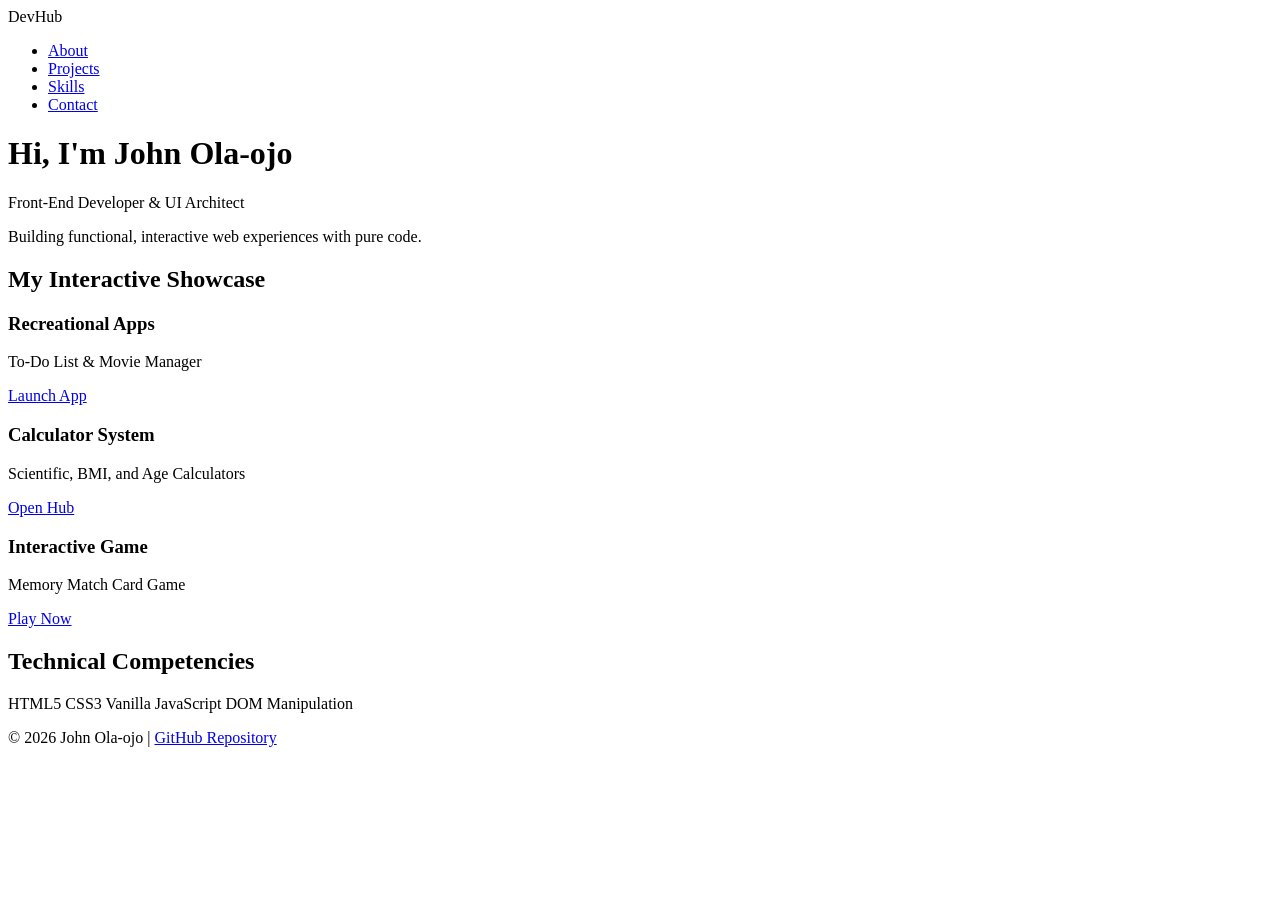
==== index.html @ 293e0771 "Initial commit: Created my folders and index.html" ====
<!DOCTYPE html>
<html lang="en">
  <head>
    <meta charset="UTF-8" />
    <meta name="viewport" content="width=device-width, initial-scale=1.0" />
    <title>Interactive Portfolio Hub | John Ola-ojo</title>
    <link rel="stylesheet" href="CSS/main.css" />
  </head>
  <body>
    <nav class="navbar">
      <div class="logo">DevHub</div>
      <ul class="nav-links">
        <li><a href="#about">About</a></li>
        <li><a href="#projects">Projects</a></li>
        <li><a href="#skills">Skills</a></li>
        <li><a href="#contact">Contact</a></li>
      </ul>
    </nav>

    <header class="hero">
      <h1>Hi, I'm John Ola-ojo</h1>
      <p>Front-End Developer & UI Architect</p>
      <p class="tagline">
        Building functional, interactive web experiences with pure code.
      </p>
    </header>

    <section id="projects" class="project-section">
      <h2>My Interactive Showcase</h2>
      <div class="project-grid">
        <div class="project-card">
          <h3>Recreational Apps</h3>
          <p>To-Do List & Movie Manager</p>
          <a href="projects/recreational/todo.html" class="btn">Launch App</a>
        </div>

        <div class="project-card">
          <h3>Calculator System</h3>
          <p>Scientific, BMI, and Age Calculators</p>
          <a href="projects/calculators/hub.html" class="btn">Open Hub</a>
        </div>

        <div class="project-card">
          <h3>Interactive Game</h3>
          <p>Memory Match Card Game</p>
          <a href="projects/game/game.html" class="btn">Play Now</a>
        </div>
      </div>
    </section>

    <section id="skills">
      <h2>Technical Competencies</h2>
      <div class="skills-container">
        <span>HTML5</span> <span>CSS3</span> <span>Vanilla JavaScript</span>
        <span>DOM Manipulation</span>
      </div>
    </section>

    <footer>
      <p>© 2026 John Ola-ojo | <a href="#">GitHub Repository</a></p>
    </footer>

    <script src="JS/main.js"></script>
  </body>
</html>
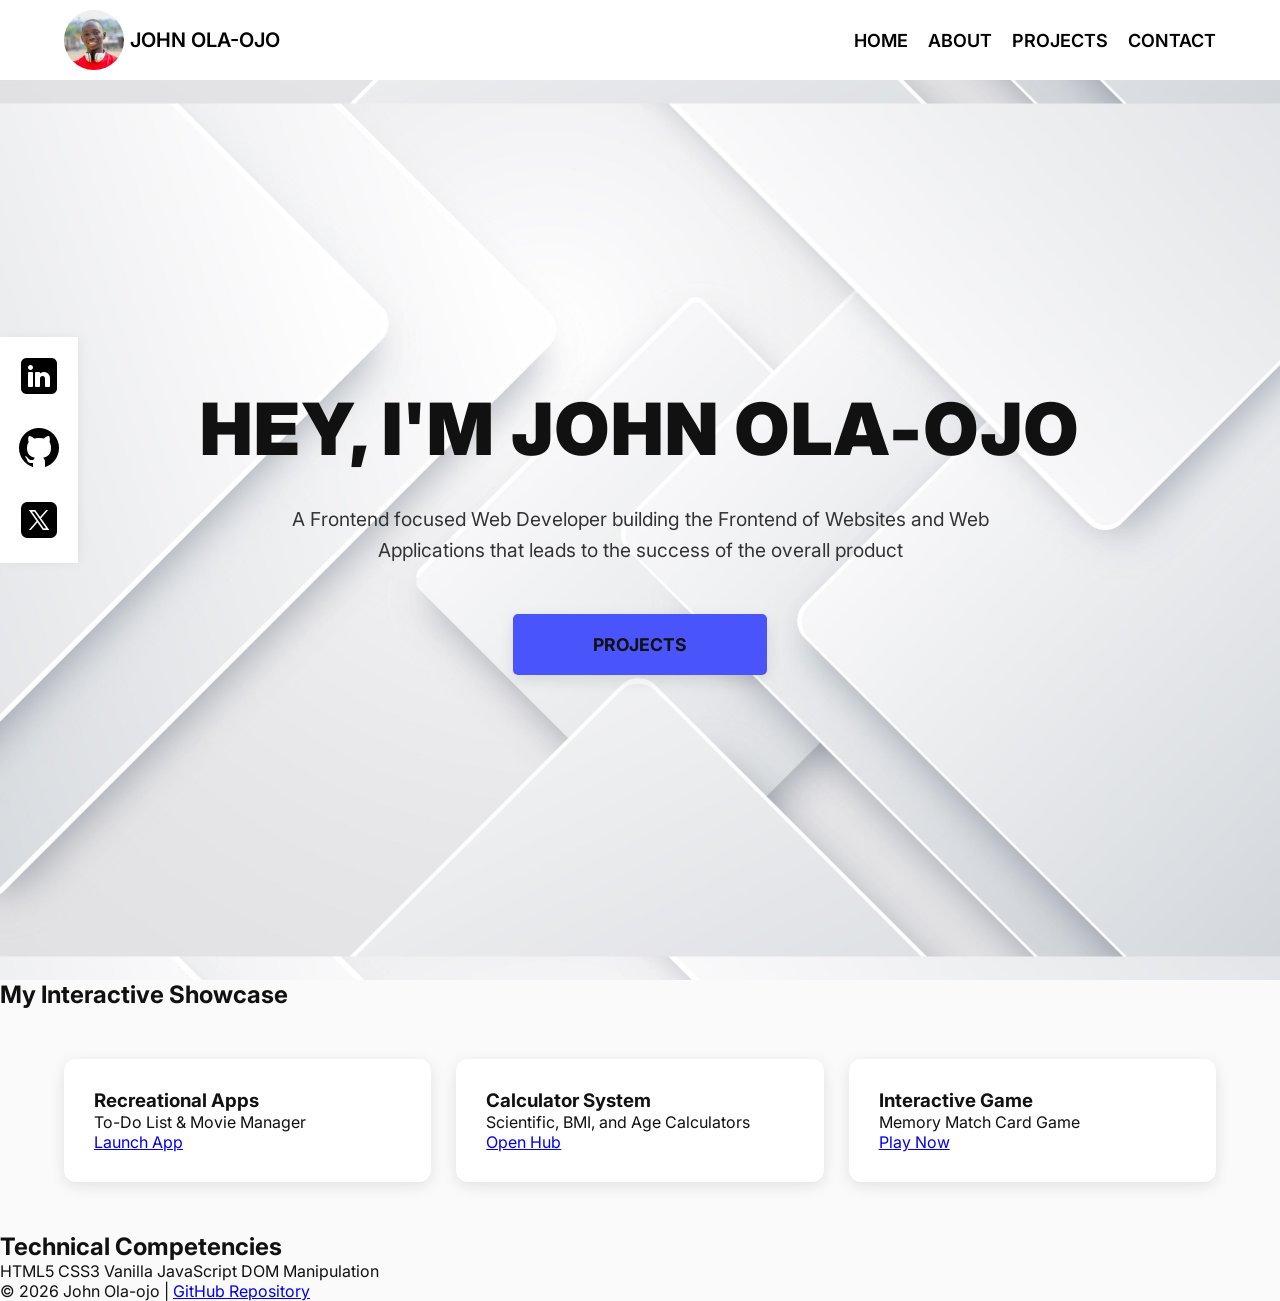
==== commit ff7bfb03: "Design the main css file" ====
--- a/index.html
+++ b/index.html
@@ -7,22 +7,40 @@
     <link rel="stylesheet" href="CSS/main.css" />
   </head>
   <body>
+    <div class="social-sidebar">
+      <a href="www.linkedin.com/in/john-olaojo"
+        ><img src="assets/icons/linkedin.png" alt="LinkedIn"
+      /></a>
+      <a href="https://github.com/johnolaojo4"
+        ><img src="assets/icons/github.png" alt="GitHub"
+      /></a>
+      <a href="#"><img src="assets/icons/x.png" alt="Twitter" /></a>
+    </div>
+
     <nav class="navbar">
-      <div class="logo">DevHub</div>
-      <ul class="nav-links">
-        <li><a href="#about">About</a></li>
-        <li><a href="#projects">Projects</a></li>
-        <li><a href="#skills">Skills</a></li>
-        <li><a href="#contact">Contact</a></li>
-      </ul>
+      <div class="nav-container">
+        <div class="brand">
+          <img src="assets/images/Me.jpg" class="avatar" alt="Avatar" />
+          <span class="name">JOHN OLA-OJO</span>
+        </div>
+        <ul class="nav-links">
+          <li><a href="#home">HOME</a></li>
+          <li><a href="#about">ABOUT</a></li>
+          <li><a href="#projects">PROJECTS</a></li>
+          <li><a href="#contact">CONTACT</a></li>
+        </ul>
+      </div>
     </nav>
 
-    <header class="hero">
-      <h1>Hi, I'm John Ola-ojo</h1>
-      <p>Front-End Developer & UI Architect</p>
-      <p class="tagline">
-        Building functional, interactive web experiences with pure code.
-      </p>
+    <header id="home" class="hero">
+      <div class="hero-content">
+        <h1>HEY, I'M JOHN OLA-OJO</h1>
+        <p class="hero-desc">
+          A Frontend focused Web Developer building the Frontend of Websites and
+          Web Applications that leads to the success of the overall product
+        </p>
+        <a href="#projects" class="btn-main">PROJECTS</a>
+      </div>
     </header>
 
     <section id="projects" class="project-section">
@@ -57,7 +75,12 @@
     </section>
 
     <footer>
-      <p>© 2026 John Ola-ojo | <a href="#">GitHub Repository</a></p>
+      <p>
+        © 2026 John Ola-ojo |
+        <a href="https://github.com/johnolaojo4/Interactive-Portfolio-Hub.git"
+          >GitHub Repository</a
+        >
+      </p>
     </footer>
 
     <script src="JS/main.js"></script>
--- a/CSS/main.css
+++ b/CSS/main.css
@@ -0,0 +1,150 @@
+@import url("https://fonts.googleapis.com/css2?family=Inter:wght@400;700;900&display=swap");
+
+:root {
+  --primary-blue: #4955fa;
+  --text-dark: #111;
+  --text-gray: #333;
+  --bg-light: #fafafa;
+}
+
+* {
+  margin: 0;
+  padding: 0;
+  box-sizing: border-box;
+}
+
+body {
+  font-family: "Inter", sans-serif;
+  background-color: var(--bg-light);
+  color: var(--text-dark);
+}
+
+/* Navigation */
+.navbar {
+  max-width: 100%;
+  position: sticky;
+  top: 0;
+}
+
+.nav-container {
+  display: flex;
+  justify-content: space-between;
+  align-items: center;
+  padding: 10px 5%;
+  background: white;
+  color: black;
+}
+
+.brand {
+  display: flex;
+  align-items: center;
+  justify-content: space-between;
+}
+
+.avatar {
+  border-radius: 50%;
+  width: 60px;
+  height: 60px;
+}
+
+.name {
+  padding-left: 6px;
+  font-size: 20px;
+  font-weight: 600;
+}
+
+.nav-links {
+  display: flex;
+  list-style: none;
+}
+.nav-links li {
+  margin-left: 20px;
+}
+
+.nav-links li a {
+  text-decoration: none;
+  color: black;
+  font-size: 18px;
+  font-weight: 600;
+}
+
+/* Hero Background */
+.hero {
+  height: 100vh;
+  display: flex;
+  justify-content: center;
+  align-items: center;
+  text-align: center;
+  background-image: url("../assets/images/Hero-Bg.jpg");
+  background-size: contain;
+  background-position: center;
+}
+
+h1 {
+  font-size: 4.5rem;
+  font-weight: 900;
+  letter-spacing: 2px;
+  margin-bottom: 2rem;
+  text-transform: uppercase;
+}
+
+.hero-desc {
+  font-size: 1.2rem;
+  color: var(--text-gray);
+  max-width: 800px;
+  margin: 0 auto 3rem auto;
+  line-height: 1.6;
+}
+
+/* The Signature Yellow Button */
+.btn-main {
+  display: inline-block;
+  padding: 20px 80px;
+  background-color: var(--primary-blue);
+  color: var(--text-dark);
+  text-decoration: none;
+  font-weight: bold;
+  font-size: 1.1rem;
+  border-radius: 5px;
+  box-shadow: 0 5px 15px rgba(0, 0, 0, 0.1);
+  transition: transform 0.2s;
+}
+
+.btn-main:hover {
+  transform: translateY(-3px);
+}
+
+/* Floating  Sidebar */
+.social-sidebar {
+  position: fixed;
+  left: 0;
+  top: 50%;
+  transform: translateY(-50%);
+  background: white;
+  padding: 15px;
+  display: flex;
+  flex-direction: column;
+  gap: 20px;
+  box-shadow: 2px 0 10px rgba(0, 0, 0, 0.05);
+  z-index: 100;
+}
+
+/* Project Grid  */
+.project-grid {
+  display: grid;
+  grid-template-columns: repeat(auto-fit, minmax(300px, 1fr));
+  gap: 25px;
+  padding: 50px 5%;
+}
+
+.project-card {
+  background: white;
+  padding: 30px;
+  border-radius: 12px;
+  box-shadow: 0 4px 15px rgba(0, 0, 0, 0.1);
+  transition: transform 0.3s ease;
+}
+
+.project-card:hover {
+  transform: translateY(-10px);
+}
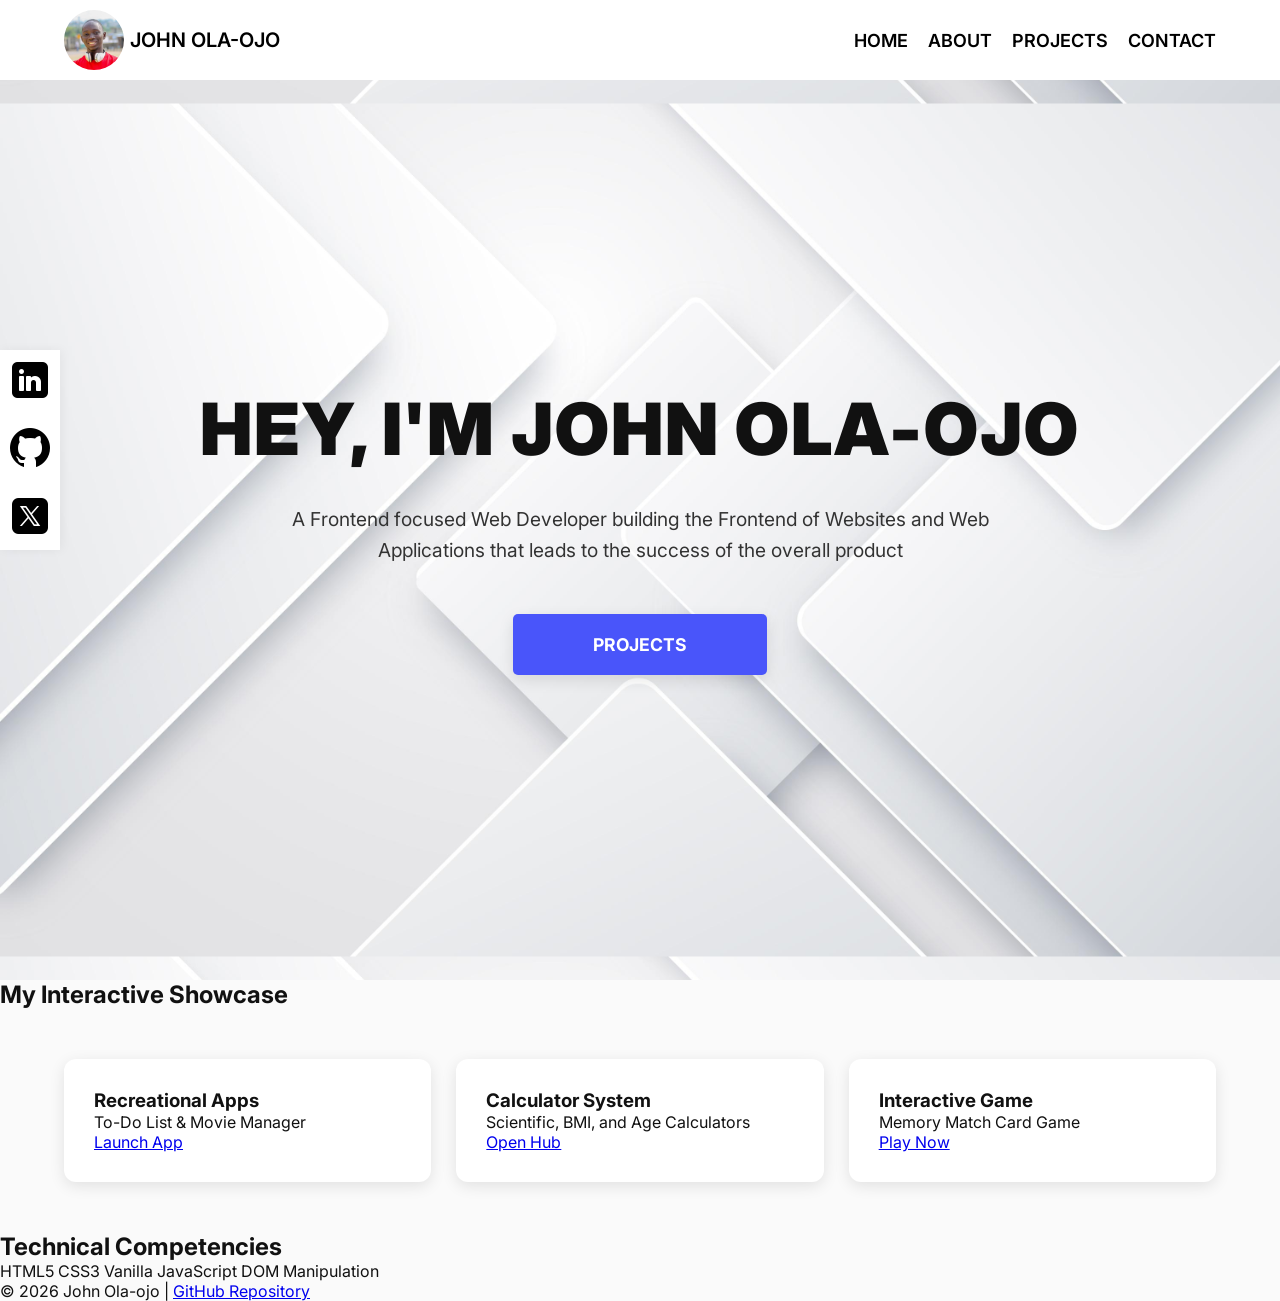
==== commit b16f7776: "Feature: Added BMI Calculator with health category color-coding, added favicon" ====
--- a/index.html
+++ b/index.html
@@ -3,7 +3,7 @@
   <head>
     <meta charset="UTF-8" />
     <meta name="viewport" content="width=device-width, initial-scale=1.0" />
-    <title>Interactive Portfolio Hub | John Ola-ojo</title>
+    <title>John Ola-ojo Portfolio</title>
     <link rel="stylesheet" href="CSS/main.css" />
   </head>
   <body>
@@ -14,7 +14,9 @@
       <a href="https://github.com/johnolaojo4"
         ><img src="assets/icons/github.png" alt="GitHub"
       /></a>
-      <a href="#"><img src="assets/icons/x.png" alt="Twitter" /></a>
+      <a href="https://x.com/Olaojojohn2"
+        ><img src="assets/icons/x.png" alt="Twitter"
+      /></a>
     </div>
 
     <nav class="navbar">
--- a/CSS/main.css
+++ b/CSS/main.css
@@ -96,12 +96,11 @@
   line-height: 1.6;
 }
 
-/* The Signature Yellow Button */
 .btn-main {
   display: inline-block;
   padding: 20px 80px;
   background-color: var(--primary-blue);
-  color: var(--text-dark);
+  color: white;
   text-decoration: none;
   font-weight: bold;
   font-size: 1.1rem;
@@ -121,10 +120,10 @@
   top: 50%;
   transform: translateY(-50%);
   background: white;
-  padding: 15px;
+  padding: 6px;
   display: flex;
   flex-direction: column;
-  gap: 20px;
+  gap: 16px;
   box-shadow: 2px 0 10px rgba(0, 0, 0, 0.05);
   z-index: 100;
 }
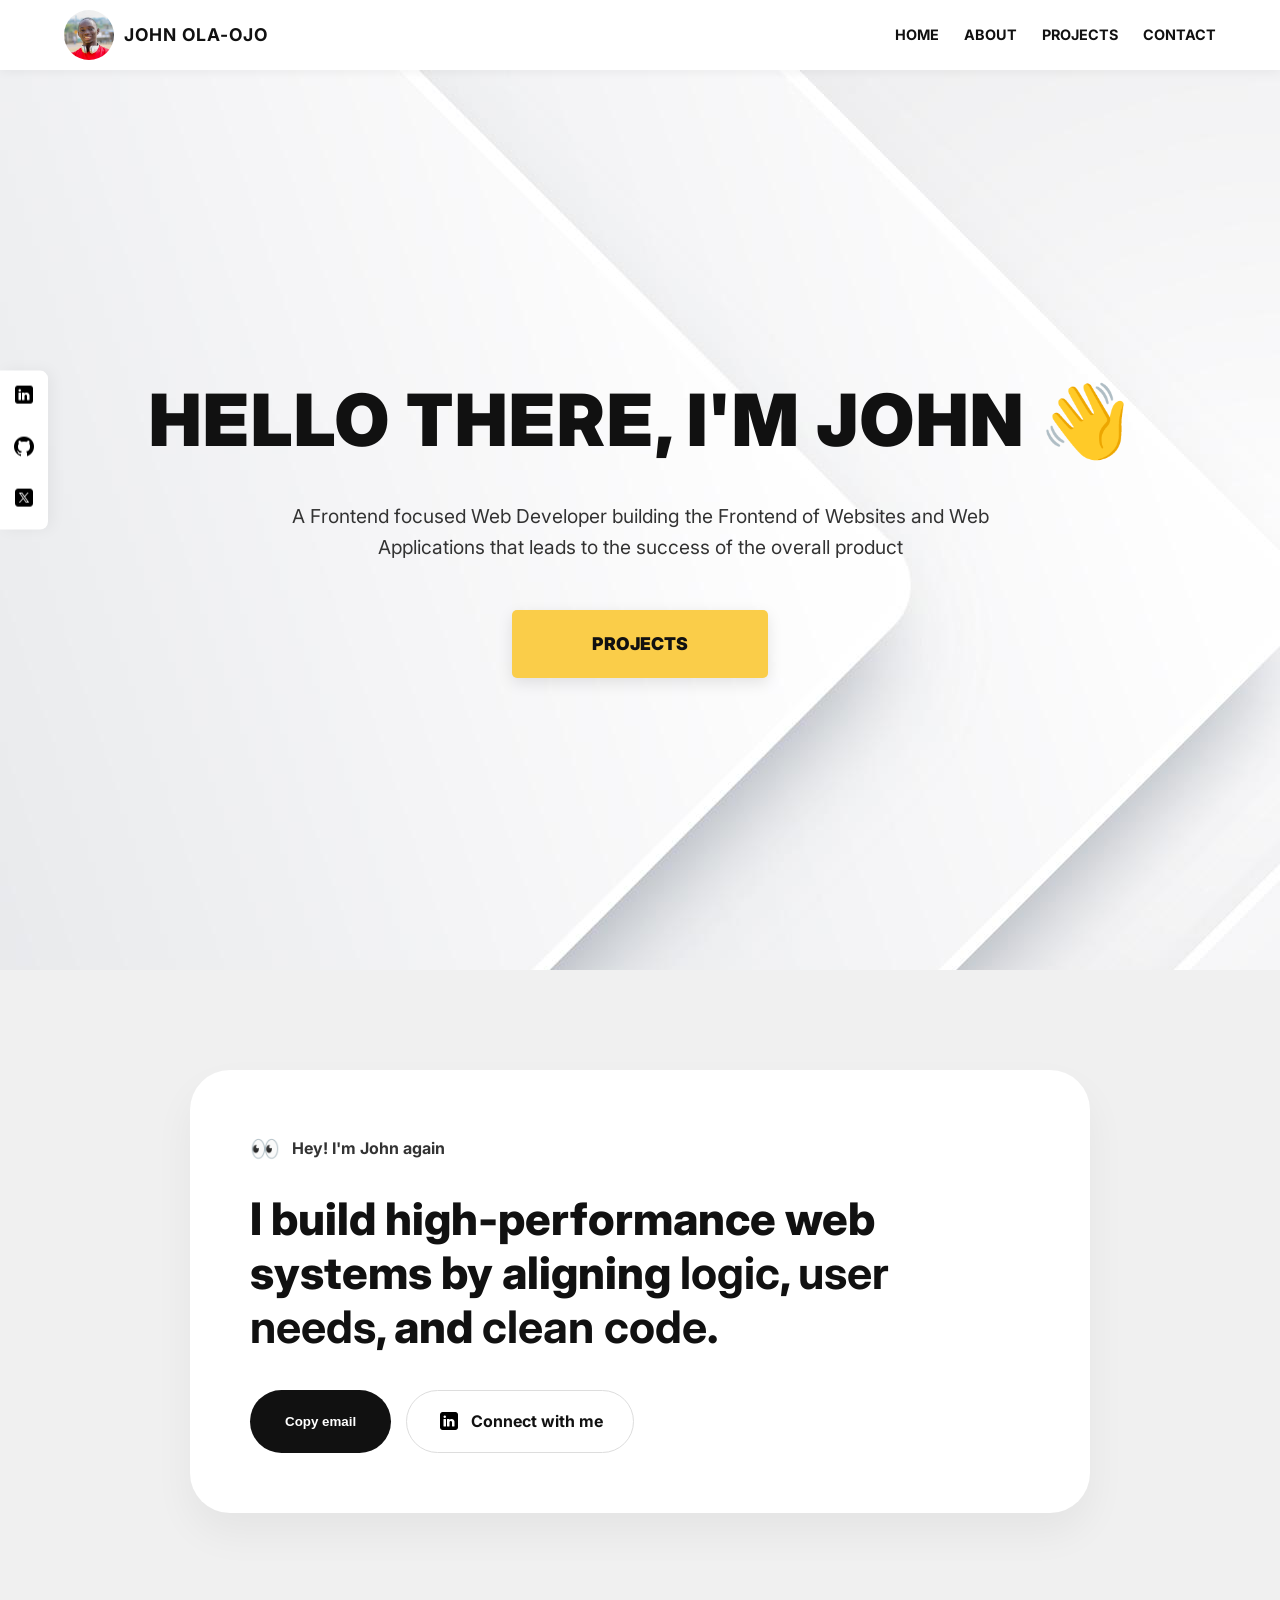
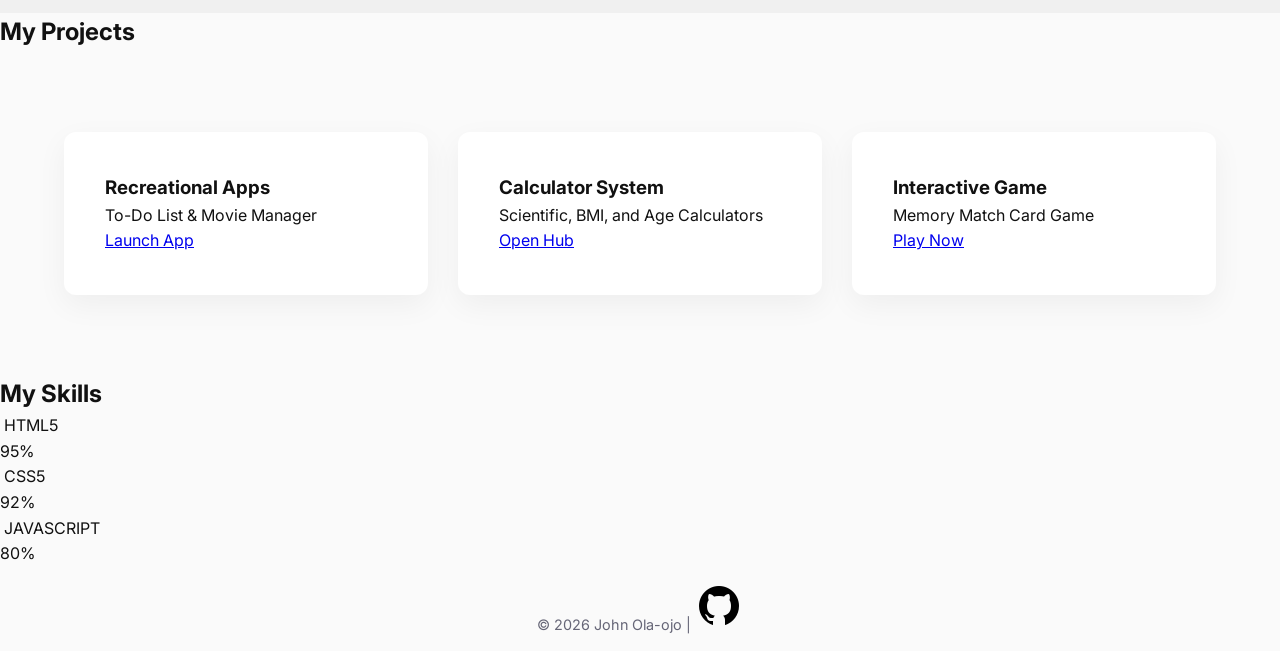
==== commit 89c8439b: "Completed the calculator section" ====
--- a/index.html
+++ b/index.html
@@ -36,7 +36,7 @@
 
     <header id="home" class="hero">
       <div class="hero-content">
-        <h1>HEY, I'M JOHN OLA-OJO</h1>
+        <h1>Hello there, I'm John 👋</h1>
         <p class="hero-desc">
           A Frontend focused Web Developer building the Frontend of Websites and
           Web Applications that leads to the success of the overall product
@@ -44,9 +44,29 @@
         <a href="#projects" class="btn-main">PROJECTS</a>
       </div>
     </header>
+    <section id="about" class="about-section">
+      <div class="intro-card">
+        <div class="intro-header">
+          <span class="emoji">👀</span>
+          <span class="greeting">Hey! I'm John again</span>
+        </div>
+        <h2 class="intro-text">
+          I build high-performance web systems by aligning
+          <strong>logic</strong>, <strong>user needs</strong>, and
+          <strong>clean code</strong>.
+        </h2>
+        <div class="intro-buttons">
+          <button class="btn-dark" onclick="copyEmail()">Copy email</button>
+          <a href="https://linkedin.com/in/john-olaojo" class="btn-outline">
+            <img src="assets/icons/linkedin.png" alt="LinkedIn" /> Connect with
+            me
+          </a>
+        </div>
+      </div>
+    </section>
 
     <section id="projects" class="project-section">
-      <h2>My Interactive Showcase</h2>
+      <h2>My Projects</h2>
       <div class="project-grid">
         <div class="project-card">
           <h3>Recreational Apps</h3>
@@ -69,19 +89,35 @@
     </section>
 
     <section id="skills">
-      <h2>Technical Competencies</h2>
+      <h2>My Skills</h2>
       <div class="skills-container">
-        <span>HTML5</span> <span>CSS3</span> <span>Vanilla JavaScript</span>
-        <span>DOM Manipulation</span>
+        <div class="skill-card">
+          <img src="" alt="" />
+          <span>HTML5</span>
+          <p>95%</p>
+        </div>
+        <div class="skill-card">
+          <img src="" alt="" />
+          <span>CSS5</span>
+          <p>92%</p>
+        </div>
+        <div class="skill-card">
+          <img src="" alt="" />
+          <span>JAVASCRIPT</span>
+          <p>80%</p>
+        </div>
       </div>
     </section>
 
     <footer>
       <p>
         © 2026 John Ola-ojo |
-        <a href="https://github.com/johnolaojo4/Interactive-Portfolio-Hub.git"
-          >GitHub Repository</a
-        >
+        <a
+          href="https://github.com/johnolaojo4/Interactive-Portfolio-Hub.git"
+          target="_blank"
+          class="github-link"
+          ><img src="/assets/icons/github.png" alt="View on GitHub"
+        /></a>
       </p>
     </footer>
 
--- a/CSS/main.css
+++ b/CSS/main.css
@@ -1,12 +1,19 @@
 @import url("https://fonts.googleapis.com/css2?family=Inter:wght@400;700;900&display=swap");
+
+html {
+  scroll-behavior: smooth;
+}
 
 :root {
   --primary-blue: #4955fa;
+  --primary-yellow: #facd49;
   --text-dark: #111;
   --text-gray: #333;
   --bg-light: #fafafa;
-}
-
+  --white: #ffffff;
+}
+
+/* --- RESET --- */
 * {
   margin: 0;
   padding: 0;
@@ -17,13 +24,17 @@
   font-family: "Inter", sans-serif;
   background-color: var(--bg-light);
   color: var(--text-dark);
-}
-
-/* Navigation */
+  line-height: 1.6;
+}
+
+/* --- NAVBAR --- */
 .navbar {
   max-width: 100%;
   position: sticky;
   top: 0;
+  z-index: 1000;
+  background: var(--white);
+  box-shadow: 0 2px 10px rgba(0, 0, 0, 0.05);
 }
 
 .nav-container {
@@ -31,44 +42,49 @@
   justify-content: space-between;
   align-items: center;
   padding: 10px 5%;
-  background: white;
-  color: black;
 }
 
 .brand {
   display: flex;
   align-items: center;
-  justify-content: space-between;
 }
 
 .avatar {
   border-radius: 50%;
-  width: 60px;
-  height: 60px;
+  width: 50px;
+  height: 50px;
+  object-fit: cover;
 }
 
 .name {
-  padding-left: 6px;
-  font-size: 20px;
-  font-weight: 600;
+  padding-left: 10px;
+  font-size: 1.1rem;
+  font-weight: 700;
+  letter-spacing: 1px;
 }
 
 .nav-links {
   display: flex;
   list-style: none;
 }
+
 .nav-links li {
-  margin-left: 20px;
+  margin-left: 25px;
 }
 
 .nav-links li a {
   text-decoration: none;
-  color: black;
-  font-size: 18px;
-  font-weight: 600;
-}
-
-/* Hero Background */
+  color: var(--text-dark);
+  font-size: 0.9rem;
+  font-weight: 700;
+  transition: color 0.3s ease;
+}
+
+.nav-links li a:hover {
+  color: var(--primary-blue);
+}
+
+/* --- HERO SECTION  --- */
 .hero {
   height: 100vh;
   display: flex;
@@ -76,15 +92,14 @@
   align-items: center;
   text-align: center;
   background-image: url("../assets/images/Hero-Bg.jpg");
-  background-size: contain;
-  background-position: center;
+  padding: 0 10%;
 }
 
 h1 {
-  font-size: 4.5rem;
+  font-size: clamp(2.5rem, 8vw, 4.5rem);
   font-weight: 900;
   letter-spacing: 2px;
-  margin-bottom: 2rem;
+  margin-bottom: 1.5rem;
   text-transform: uppercase;
 }
 
@@ -93,57 +108,173 @@
   color: var(--text-gray);
   max-width: 800px;
   margin: 0 auto 3rem auto;
-  line-height: 1.6;
 }
 
 .btn-main {
   display: inline-block;
   padding: 20px 80px;
-  background-color: var(--primary-blue);
-  color: white;
-  text-decoration: none;
-  font-weight: bold;
+  background-color: var(--primary-yellow);
+  color: var(--text-dark);
+  text-decoration: none;
+  font-weight: 900;
   font-size: 1.1rem;
   border-radius: 5px;
   box-shadow: 0 5px 15px rgba(0, 0, 0, 0.1);
-  transition: transform 0.2s;
+  transition: transform 0.2s, background-color 0.2s;
 }
 
 .btn-main:hover {
   transform: translateY(-3px);
-}
-
-/* Floating  Sidebar */
+  background-color: #f1c40f;
+}
+
+/* --- ABOUT SECTION  --- */
+.about-section {
+  padding: 100px 5%;
+  background-color: #f0f0f0;
+  display: flex;
+  justify-content: center;
+}
+
+.intro-card {
+  background: var(--white);
+  padding: 60px;
+  border-radius: 40px;
+  max-width: 900px;
+  box-shadow: 0 20px 40px rgba(0, 0, 0, 0.05);
+}
+
+.intro-header {
+  display: flex;
+  align-items: center;
+  gap: 12px;
+  margin-bottom: 25px;
+}
+
+.emoji {
+  font-size: 1.5rem;
+}
+.greeting {
+  font-weight: 700;
+  color: var(--text-gray);
+}
+
+.intro-text {
+  font-size: clamp(1.5rem, 5vw, 2.8rem);
+  line-height: 1.2;
+  margin-bottom: 35px;
+  font-weight: 800;
+}
+
+.intro-buttons {
+  display: flex;
+  gap: 15px;
+  flex-wrap: wrap;
+}
+
+.btn-dark {
+  background: #111;
+  color: var(--white);
+  padding: 18px 35px;
+  border-radius: 50px;
+  border: none;
+  cursor: pointer;
+  font-weight: 700;
+  transition: 0.3s;
+}
+
+.btn-outline {
+  border: 1px solid #ddd;
+  background: transparent;
+  padding: 18px 30px;
+  border-radius: 50px;
+  text-decoration: none;
+  color: var(--text-dark);
+  font-weight: 700;
+  transition: 0.3s;
+  display: inline-flex;
+  align-items: center;
+  gap: 10px;
+}
+
+.btn-outline:hover {
+  background: #f9f9f9;
+}
+
+.btn-outline img {
+  width: 24px;
+  height: 24px;
+}
+
+/* --- SOCIAL SIDEBAR --- */
 .social-sidebar {
   position: fixed;
   left: 0;
   top: 50%;
   transform: translateY(-50%);
-  background: white;
-  padding: 6px;
+  background: var(--white);
+  padding: 12px;
   display: flex;
   flex-direction: column;
-  gap: 16px;
-  box-shadow: 2px 0 10px rgba(0, 0, 0, 0.05);
+  gap: 20px;
+  box-shadow: 4px 0 15px rgba(0, 0, 0, 0.05);
   z-index: 100;
-}
-
-/* Project Grid  */
+  border-radius: 0 8px 8px 0;
+}
+
+.social-sidebar img {
+  width: 24px;
+  height: 24px;
+  transition: transform 0.3s ease;
+}
+
+.social-sidebar a:hover img {
+  transform: scale(1.2);
+}
+
+/* --- PROJECTS --- */
 .project-grid {
   display: grid;
-  grid-template-columns: repeat(auto-fit, minmax(300px, 1fr));
-  gap: 25px;
-  padding: 50px 5%;
+  grid-template-columns: repeat(auto-fit, minmax(320px, 1fr));
+  gap: 30px;
+  padding: 80px 5%;
 }
 
 .project-card {
-  background: white;
-  padding: 30px;
+  background: var(--white);
+  padding: 40px;
   border-radius: 12px;
-  box-shadow: 0 4px 15px rgba(0, 0, 0, 0.1);
-  transition: transform 0.3s ease;
+  box-shadow: 0 10px 30px rgba(0, 0, 0, 0.05);
+  transition: transform 0.3s ease, border 0.3s ease;
+  border: 1px solid transparent;
 }
 
 .project-card:hover {
   transform: translateY(-10px);
-}
+  border-color: var(--primary-blue);
+}
+
+footer {
+  justify-content: center;
+  display: flex;
+  text-align: center;
+  padding: 15px 0;
+  font-size: 0.9rem;
+  color: #667;
+}
+
+footer p a {
+  text-decoration: none;
+  color: #667;
+}
+
+/* --- RESPONSIVENESS --- */
+@media (max-width: 768px) {
+  .intro-card {
+    padding: 30px;
+    border-radius: 20px;
+  }
+  .social-sidebar {
+    display: none;
+  }
+}
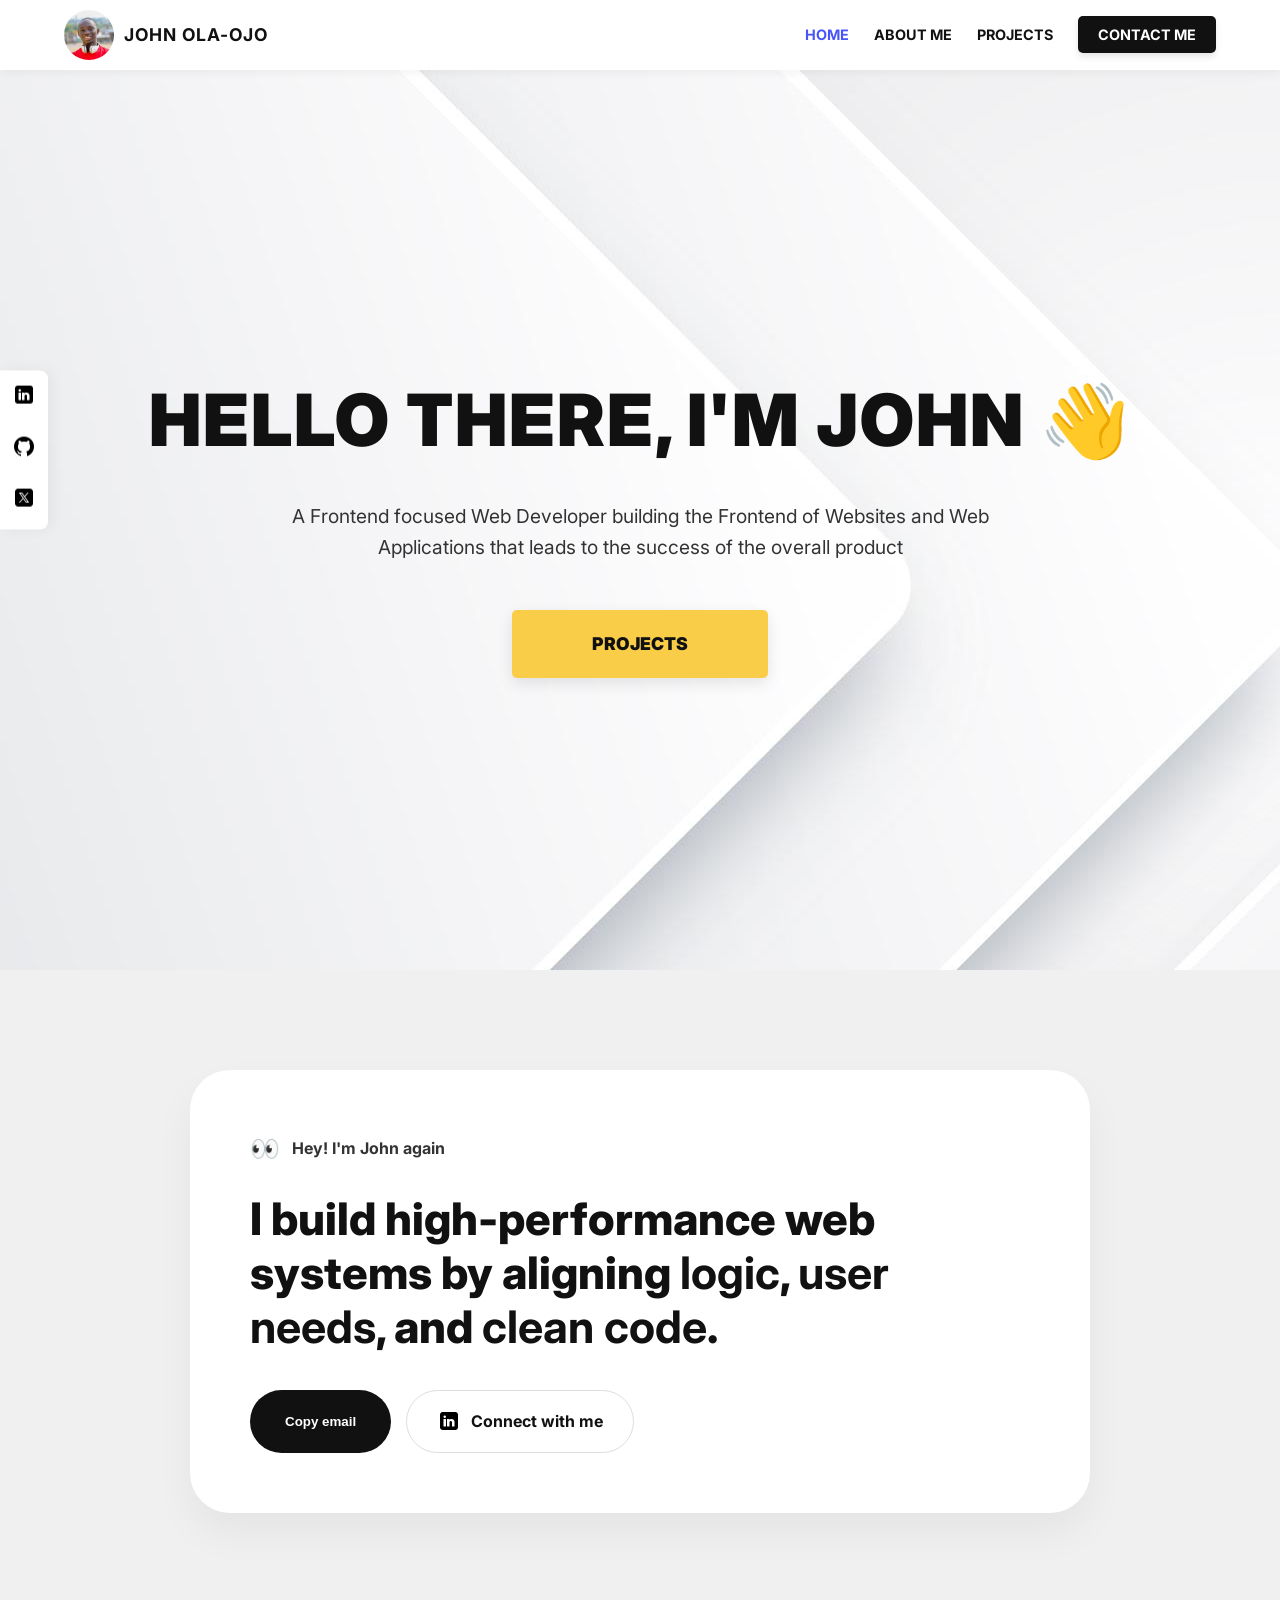
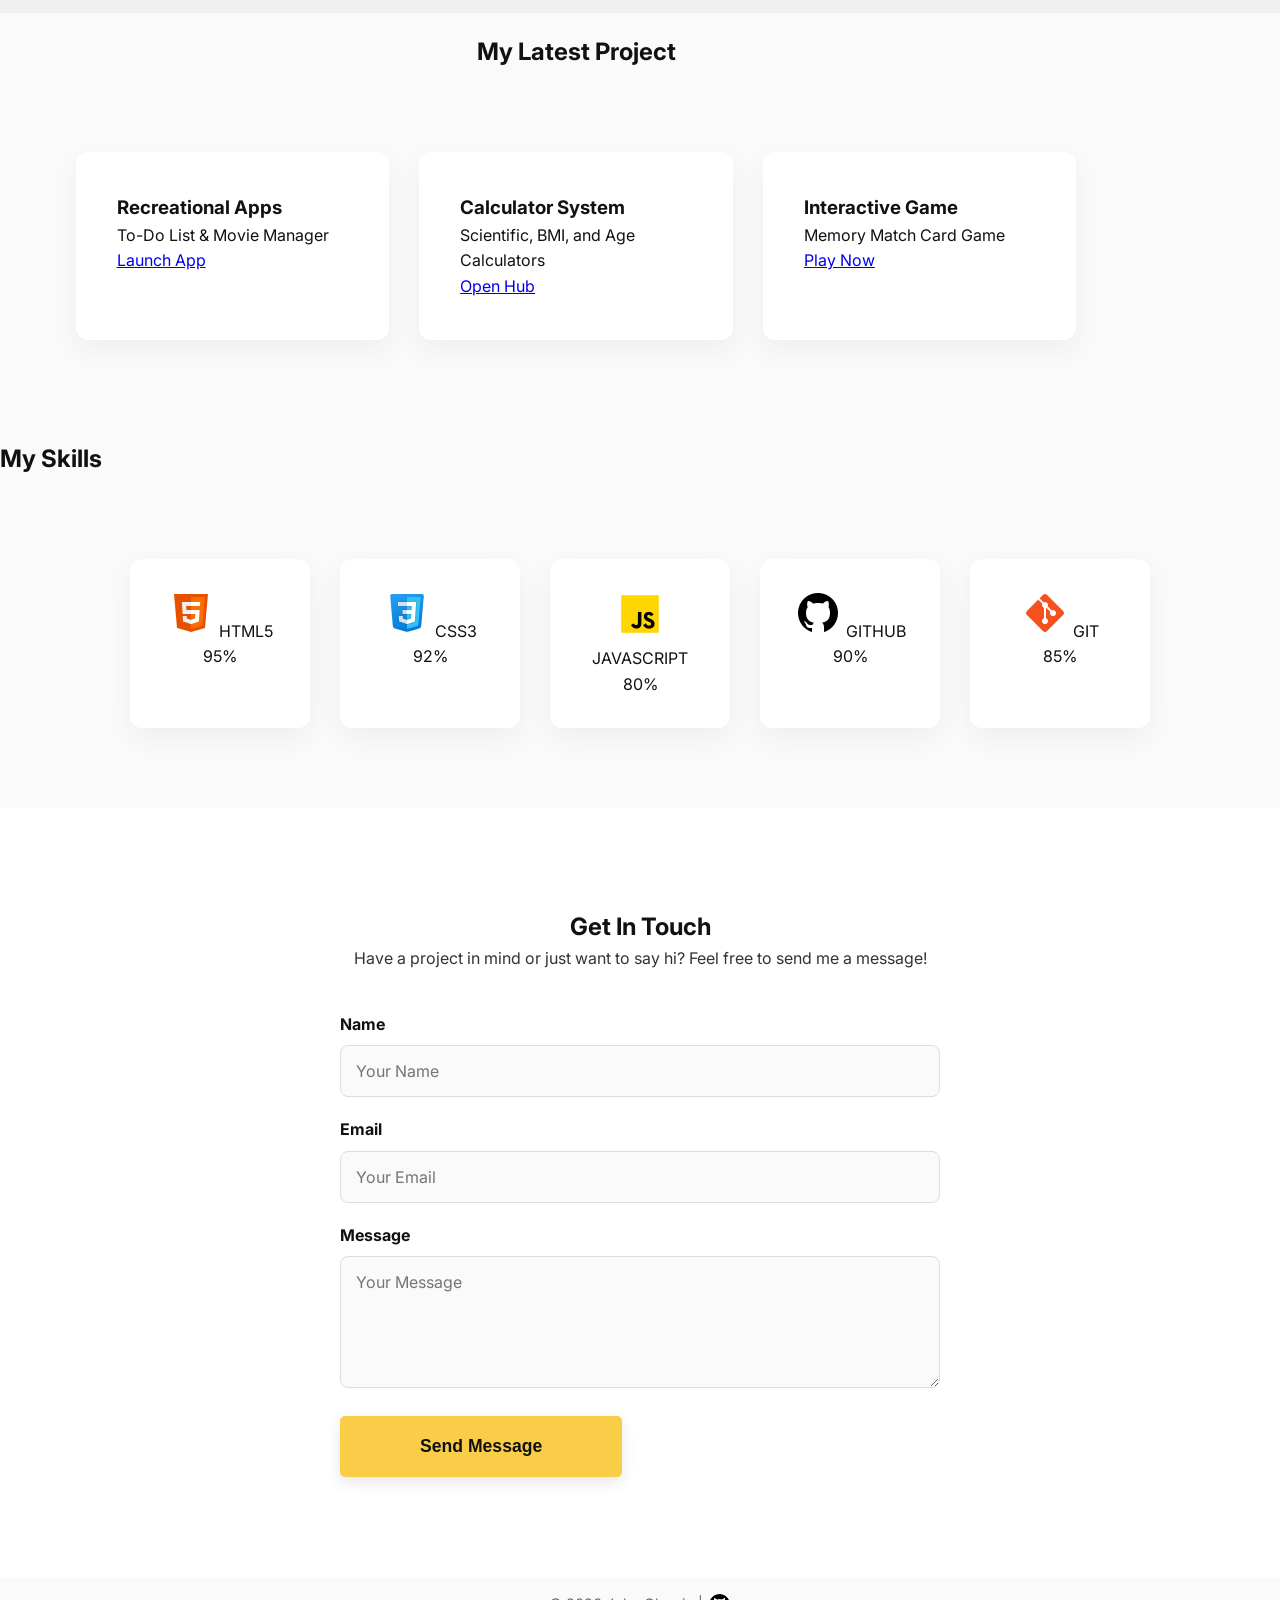
==== commit 2ddef6ae: "Feature: skills section added to the landing page" ====
--- a/index.html
+++ b/index.html
@@ -3,6 +3,24 @@
   <head>
     <meta charset="UTF-8" />
     <meta name="viewport" content="width=device-width, initial-scale=1.0" />
+    <link
+      rel="apple-touch-icon"
+      sizes="180x180"
+      href="../../assets/icons/apple-touch-icon.png"
+    />
+    <link
+      rel="icon"
+      type="image/png"
+      sizes="32x32"
+      href="../../assets/icons/favicon-32x32.png"
+    />
+    <link
+      rel="icon"
+      type="image/png"
+      sizes="16x16"
+      href="../../assets/icons/favicon-16x16.png"
+    />
+    <link rel="manifest" href="/site.webmanifest" />
     <title>John Ola-ojo Portfolio</title>
     <link rel="stylesheet" href="CSS/main.css" />
   </head>
@@ -27,9 +45,9 @@
         </div>
         <ul class="nav-links">
           <li><a href="#home">HOME</a></li>
-          <li><a href="#about">ABOUT</a></li>
+          <li><a href="#about">ABOUT ME</a></li>
           <li><a href="#projects">PROJECTS</a></li>
-          <li><a href="#contact">CONTACT</a></li>
+          <li><a href="#contact">CONTACT ME</a></li>
         </ul>
       </div>
     </nav>
@@ -66,7 +84,7 @@
     </section>
 
     <section id="projects" class="project-section">
-      <h2>My Projects</h2>
+      <h2>My Latest Project</h2>
       <div class="project-grid">
         <div class="project-card">
           <h3>Recreational Apps</h3>
@@ -92,21 +110,72 @@
       <h2>My Skills</h2>
       <div class="skills-container">
         <div class="skill-card">
-          <img src="" alt="" />
+          <img src="../../assets/icons/html.png" alt="HTML" />
           <span>HTML5</span>
           <p>95%</p>
         </div>
         <div class="skill-card">
-          <img src="" alt="" />
-          <span>CSS5</span>
+          <img src="../../assets/icons/css.png" alt="CSS" />
+          <span>CSS3</span>
           <p>92%</p>
         </div>
         <div class="skill-card">
-          <img src="" alt="" />
+          <img src="../../assets/icons/javascript.png" alt="JavaScript" />
           <span>JAVASCRIPT</span>
           <p>80%</p>
         </div>
+        <div class="skill-card">
+          <img src="../../assets/icons/github.png" alt="GitHub" />
+          <span>GITHUB</span>
+          <p>90%</p>
+        </div>
+        <div class="skill-card">
+          <img src="../../assets/icons/git.png" alt="GIT" />
+          <span>GIT</span>
+          <p>85%</p>
+        </div>
       </div>
+    </section>
+
+    <section id="contact" class="contact-section">
+      <h2>Get In Touch</h2>
+      <p class="contact-desc">
+        Have a project in mind or just want to say hi? Feel free to send me a
+        message!
+      </p>
+      <form class="contact-form">
+        <div class="form-group">
+          <label for="name">Name</label>
+          <input
+            type="text"
+            id="name"
+            name="name"
+            placeholder="Your Name"
+            required
+          />
+        </div>
+        <div class="form-group">
+          <label for="email">Email</label>
+          <input
+            type="email"
+            id="email"
+            name="email"
+            placeholder="Your Email"
+            required
+          />
+        </div>
+        <div class="form-group">
+          <label for="message">Message</label>
+          <textarea
+            id="message"
+            name="message"
+            rows="5"
+            placeholder="Your Message"
+            required
+          ></textarea>
+        </div>
+        <button type="submit" class="btn-main">Send Message</button>
+      </form>
     </section>
 
     <footer>
@@ -121,6 +190,8 @@
       </p>
     </footer>
 
+    <button id="backToTop" class="back-to-top" title="Back to Top">↑</button>
+
     <script src="JS/main.js"></script>
   </body>
 </html>
--- a/CSS/main.css
+++ b/CSS/main.css
@@ -2,6 +2,7 @@
 
 html {
   scroll-behavior: smooth;
+  scroll-padding-top: 80px;
 }
 
 :root {
@@ -84,6 +85,24 @@
   color: var(--primary-blue);
 }
 
+.nav-links li a.active {
+  color: var(--primary-blue);
+}
+
+.nav-links li:last-child a,
+.nav-links li:last-child a.active {
+  background-color: var(--text-dark);
+  color: var(--white);
+  padding: 10px 20px;
+  border-radius: 5px;
+  transition: background-color 0.3s ease;
+  box-shadow: 0 4px 6px rgba(0, 0, 0, 0.1);
+}
+
+.nav-links li:last-child a:hover {
+  background-color: var(--primary-blue);
+}
+
 /* --- HERO SECTION  --- */
 .hero {
   height: 100vh;
@@ -96,7 +115,7 @@
 }
 
 h1 {
-  font-size: clamp(2.5rem, 8vw, 4.5rem);
+  font-size: clamp(2rem, 8vw, 4.5rem);
   font-weight: 900;
   letter-spacing: 2px;
   margin-bottom: 1.5rem;
@@ -121,6 +140,8 @@
   border-radius: 5px;
   box-shadow: 0 5px 15px rgba(0, 0, 0, 0.1);
   transition: transform 0.2s, background-color 0.2s;
+  border: none;
+  cursor: pointer;
 }
 
 .btn-main:hover {
@@ -235,9 +256,18 @@
 /* --- PROJECTS --- */
 .project-grid {
   display: grid;
-  grid-template-columns: repeat(auto-fit, minmax(320px, 1fr));
+  grid-template-columns: repeat(auto-fit, minmax(220px, 1fr));
   gap: 30px;
   padding: 80px 5%;
+}
+
+.project-section {
+  width: 90%;
+  padding: 20px;
+}
+
+.project-section h2 {
+  text-align: center;
 }
 
 .project-card {
@@ -254,6 +284,107 @@
   border-color: var(--primary-blue);
 }
 
+/* --- SKILLS SECTION --- */
+.skills-container {
+  display: flex;
+  flex-wrap: wrap;
+  gap: 30px;
+  justify-content: center;
+  padding: 80px 5%;
+}
+
+.skill-card {
+  background: var(--white);
+  padding: 30px;
+  border-radius: 12px;
+  box-shadow: 0 10px 30px rgba(0, 0, 0, 0.05);
+  text-align: center;
+  width: 180px;
+  transition: transform 0.3s ease;
+}
+
+.skill-card:hover {
+  transform: translateY(-10px);
+}
+
+/* --- CONTACT SECTION --- */
+.contact-section {
+  padding: 100px 5%;
+  background-color: var(--white);
+  text-align: center;
+}
+
+.contact-desc {
+  max-width: 600px;
+  margin: 0 auto 40px;
+  color: var(--text-gray);
+}
+
+.contact-form {
+  max-width: 600px;
+  margin: 0 auto;
+  text-align: left;
+}
+
+.form-group {
+  margin-bottom: 20px;
+}
+
+.form-group label {
+  display: block;
+  margin-bottom: 8px;
+  font-weight: 700;
+  color: var(--text-dark);
+}
+
+.form-group input,
+.form-group textarea {
+  width: 100%;
+  padding: 15px;
+  border: 1px solid #ddd;
+  border-radius: 8px;
+  font-family: "Inter", sans-serif;
+  font-size: 1rem;
+  background-color: var(--bg-light);
+  transition: border-color 0.3s;
+}
+
+.form-group input:focus,
+.form-group textarea:focus {
+  outline: none;
+  border-color: var(--primary-blue);
+}
+
+/* --- BACK TO TOP BUTTON --- */
+.back-to-top {
+  position: fixed;
+  bottom: 30px;
+  right: 30px;
+  background-color: var(--primary-blue);
+  color: var(--white);
+  border: none;
+  border-radius: 50%;
+  width: 50px;
+  height: 50px;
+  font-size: 1.5rem;
+  cursor: pointer;
+  box-shadow: 0 4px 10px rgba(0, 0, 0, 0.2);
+  opacity: 0;
+  visibility: hidden;
+  transition: opacity 0.3s, visibility 0.3s, transform 0.3s;
+  z-index: 999;
+}
+
+.back-to-top.show {
+  opacity: 1;
+  visibility: visible;
+}
+
+.back-to-top:hover {
+  transform: translateY(-5px);
+}
+
+/* --- FOOTER --- */
 footer {
   justify-content: center;
   display: flex;
@@ -266,6 +397,18 @@
 footer p a {
   text-decoration: none;
   color: #667;
+}
+
+.github-link img {
+  width: 25px;
+  height: 25px;
+  vertical-align: middle;
+  transition: transform 0.2s ease;
+  text-align: center;
+}
+
+.github-link img:hover {
+  transform: scale(1.2);
 }
 
 /* --- RESPONSIVENESS --- */
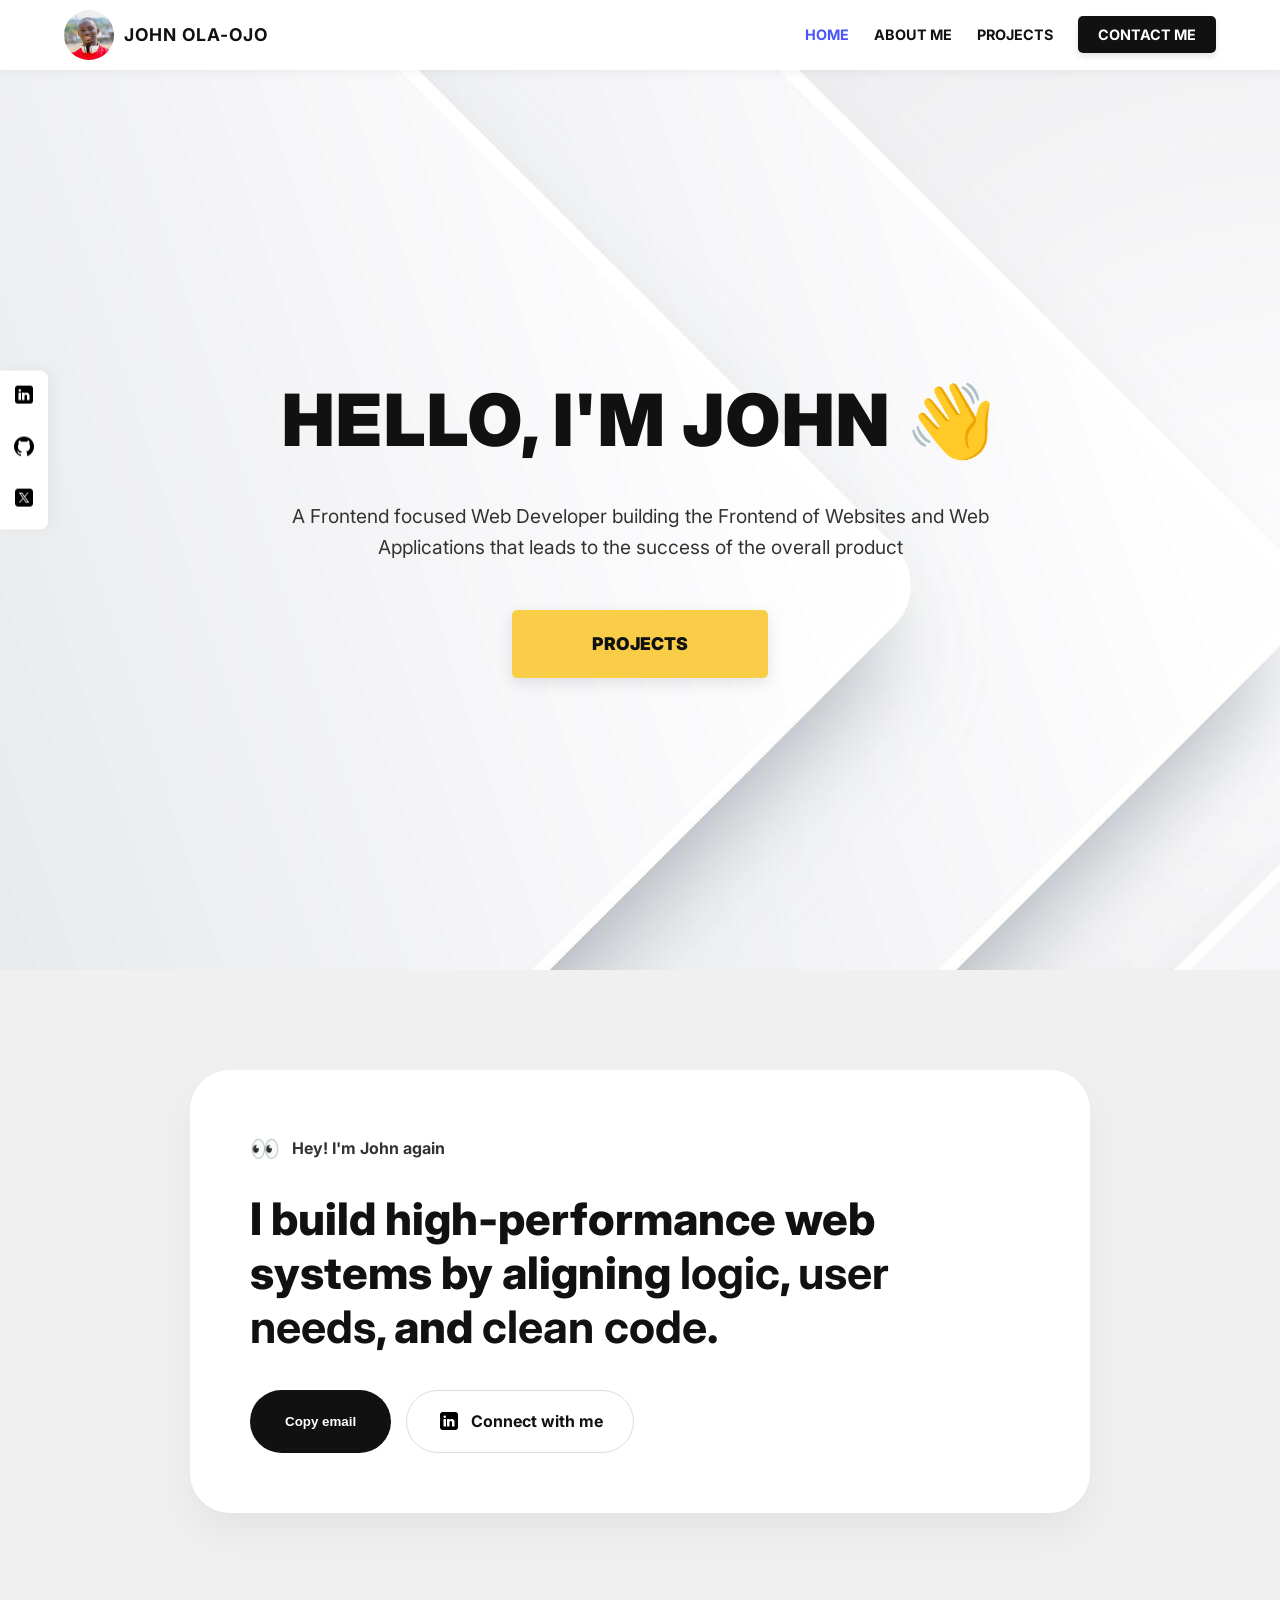
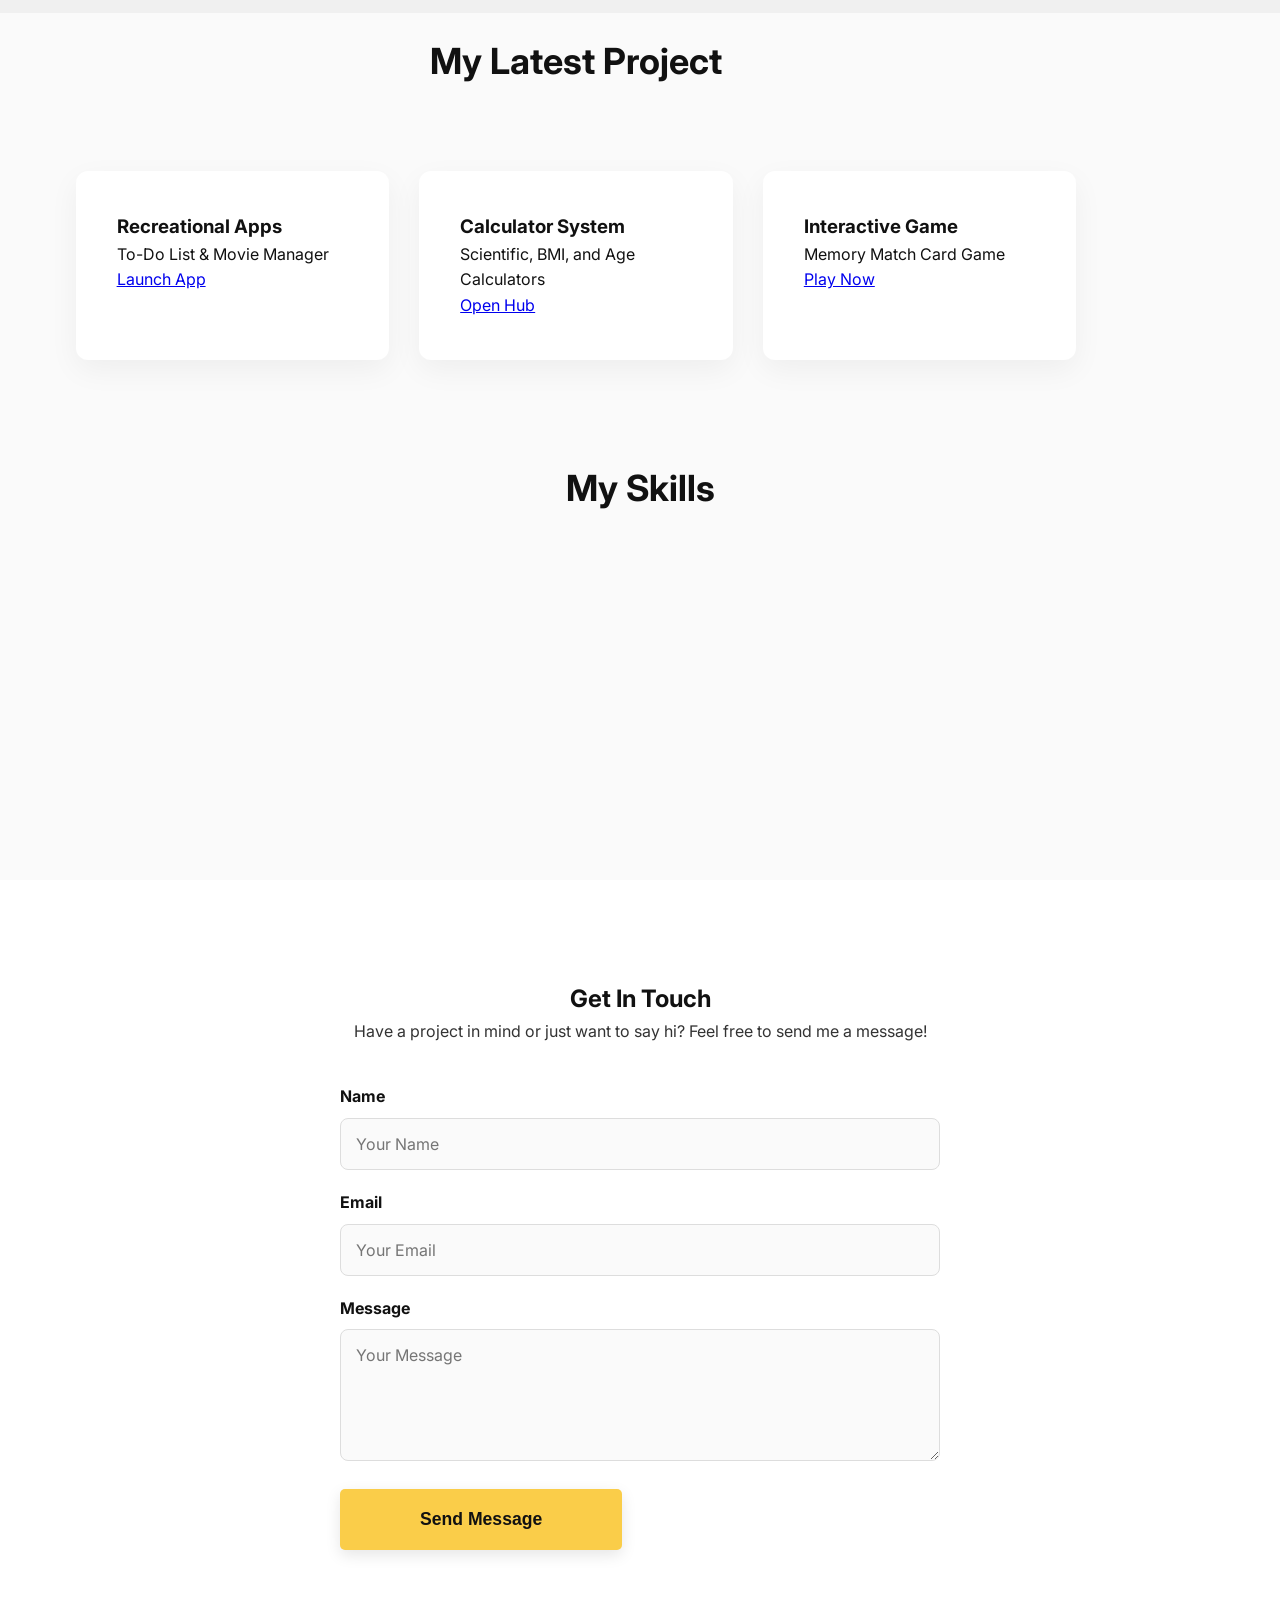
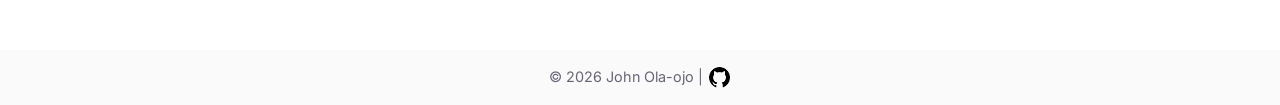
==== commit 2c28c35a: "Feature: Completed To-Do List with LocalStorage and timestamps" ====
--- a/index.html
+++ b/index.html
@@ -54,7 +54,7 @@
 
     <header id="home" class="hero">
       <div class="hero-content">
-        <h1>Hello there, I'm John 👋</h1>
+        <h1>Hello, I'm John 👋</h1>
         <p class="hero-desc">
           A Frontend focused Web Developer building the Frontend of Websites and
           Web Applications that leads to the success of the overall product
@@ -110,27 +110,27 @@
       <h2>My Skills</h2>
       <div class="skills-container">
         <div class="skill-card">
-          <img src="../../assets/icons/html.png" alt="HTML" />
+          <img src="assets/icons/html.png" alt="HTML" />
           <span>HTML5</span>
           <p>95%</p>
         </div>
         <div class="skill-card">
-          <img src="../../assets/icons/css.png" alt="CSS" />
+          <img src="assets/icons/css.png" alt="CSS" />
           <span>CSS3</span>
           <p>92%</p>
         </div>
         <div class="skill-card">
-          <img src="../../assets/icons/javascript.png" alt="JavaScript" />
+          <img src="assets/icons/javascript.png" alt="JavaScript" />
           <span>JAVASCRIPT</span>
           <p>80%</p>
         </div>
         <div class="skill-card">
-          <img src="../../assets/icons/github.png" alt="GitHub" />
+          <img src="assets/icons/github.png" alt="GitHub" />
           <span>GITHUB</span>
           <p>90%</p>
         </div>
         <div class="skill-card">
-          <img src="../../assets/icons/git.png" alt="GIT" />
+          <img src="assets/icons/git.png" alt="GIT" />
           <span>GIT</span>
           <p>85%</p>
         </div>
--- a/CSS/main.css
+++ b/CSS/main.css
@@ -256,9 +256,10 @@
 /* --- PROJECTS --- */
 .project-grid {
   display: grid;
-  grid-template-columns: repeat(auto-fit, minmax(220px, 1fr));
+  grid-template-columns: repeat(auto-fit, minmax(280px, 1fr));
   gap: 30px;
   padding: 80px 5%;
+  width: 100%;
 }
 
 .project-section {
@@ -268,6 +269,7 @@
 
 .project-section h2 {
   text-align: center;
+  font-size: 36px;
 }
 
 .project-card {
@@ -286,25 +288,58 @@
 
 /* --- SKILLS SECTION --- */
 .skills-container {
-  display: flex;
-  flex-wrap: wrap;
+  display: grid;
+  grid-template-columns: repeat(auto-fill, minmax(160px, 1fr));
   gap: 30px;
-  justify-content: center;
-  padding: 80px 5%;
+  padding: 60px 5%;
+  max-width: 1200px;
+  margin: 0 auto;
+}
+
+#skills h2 {
+  font-size: 36px;
+  text-align: center;
+  margin-bottom: 40px;
 }
 
 .skill-card {
   background: var(--white);
-  padding: 30px;
+  padding: 30px 20px;
   border-radius: 12px;
   box-shadow: 0 10px 30px rgba(0, 0, 0, 0.05);
   text-align: center;
-  width: 180px;
-  transition: transform 0.3s ease;
-}
-
-.skill-card:hover {
+  transition: opacity 0.5s ease-out, transform 0.5s ease-out,
+    border-color 0.3s ease, box-shadow 0.3s ease;
+  border: 1px solid transparent;
+  display: flex;
+  flex-direction: column;
+  align-items: center;
+  gap: 15px;
+  height: 100%;
+  opacity: 0;
+  transform: translateY(30px);
+}
+
+.skill-card.visible {
+  opacity: 1;
+  transform: translateY(0);
+}
+
+.skill-card.visible:hover {
   transform: translateY(-10px);
+  border-color: var(--primary-blue);
+  box-shadow: 0 15px 35px rgba(0, 0, 0, 0.1);
+}
+
+.skill-card img {
+  width: 60px;
+  height: 60px;
+  object-fit: contain;
+}
+
+.skill-card h3 {
+  font-size: 1.1rem;
+  font-weight: 700;
 }
 
 /* --- CONTACT SECTION --- */
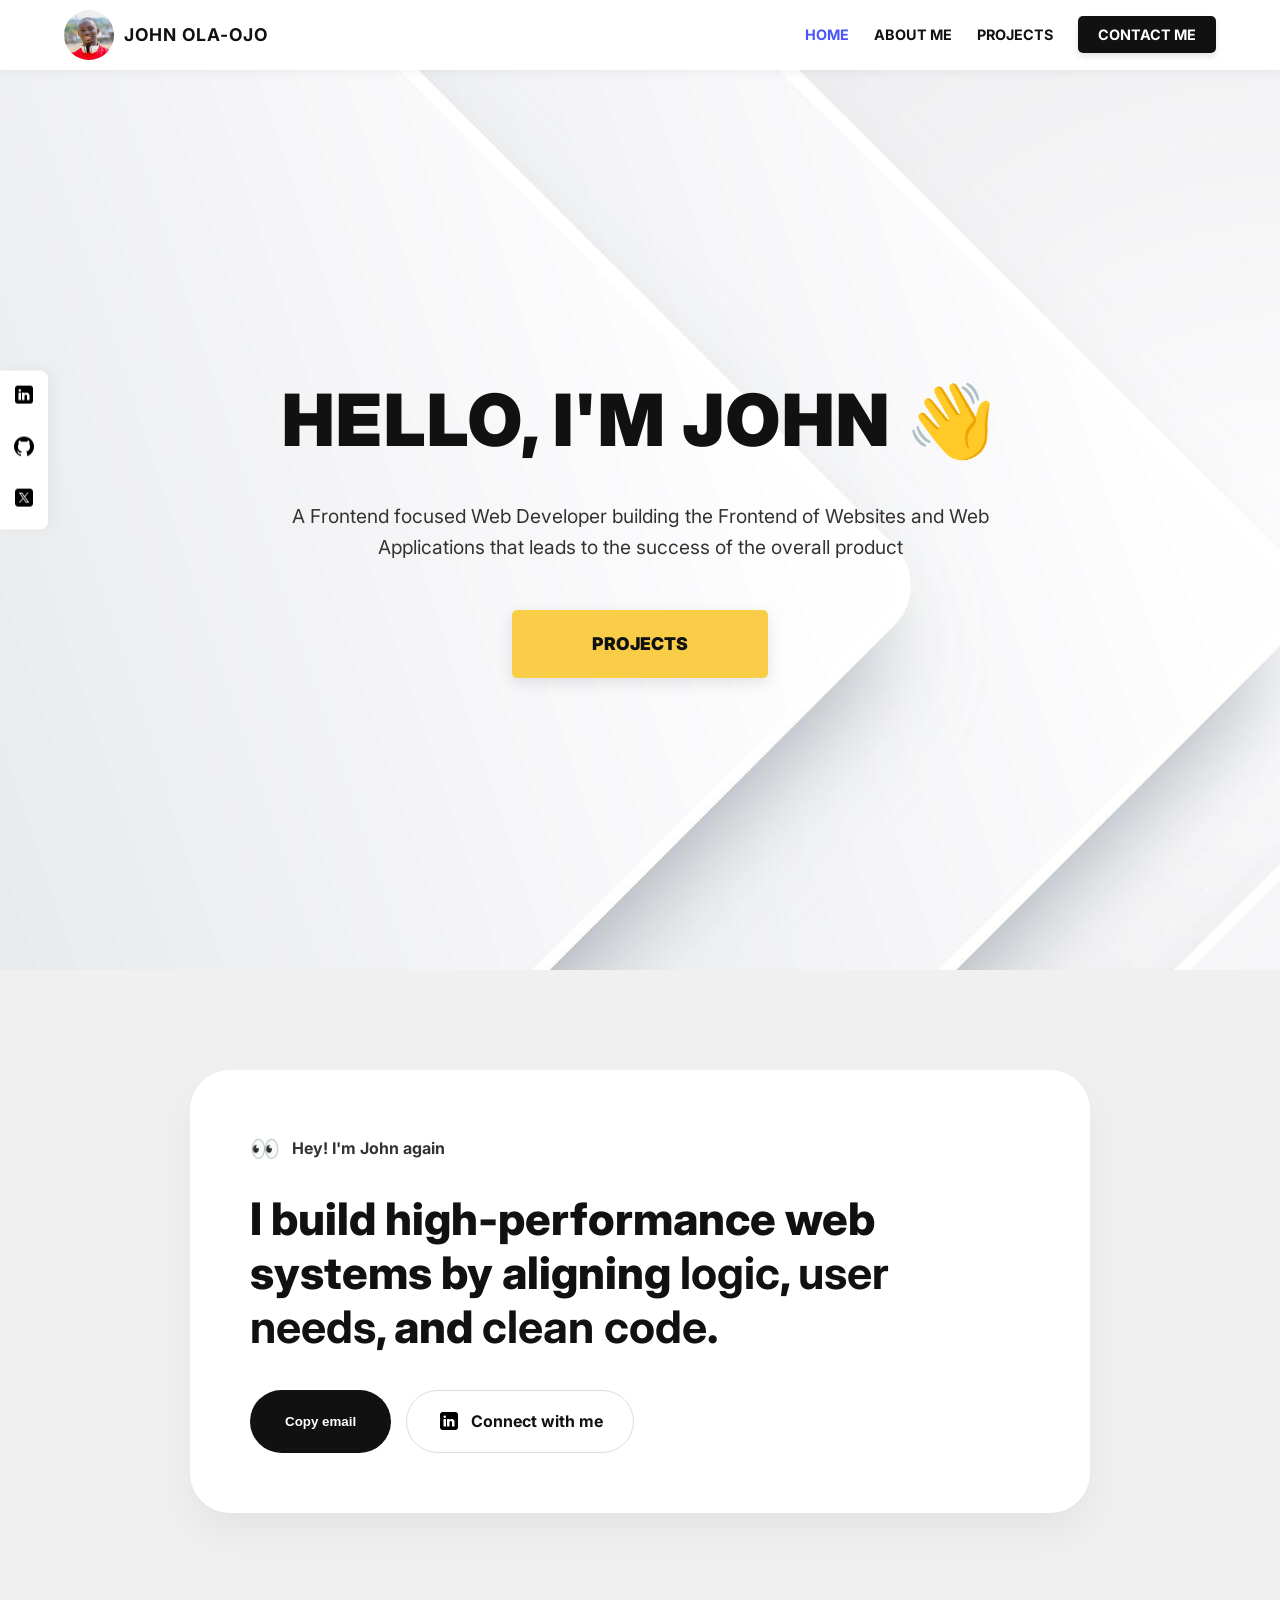
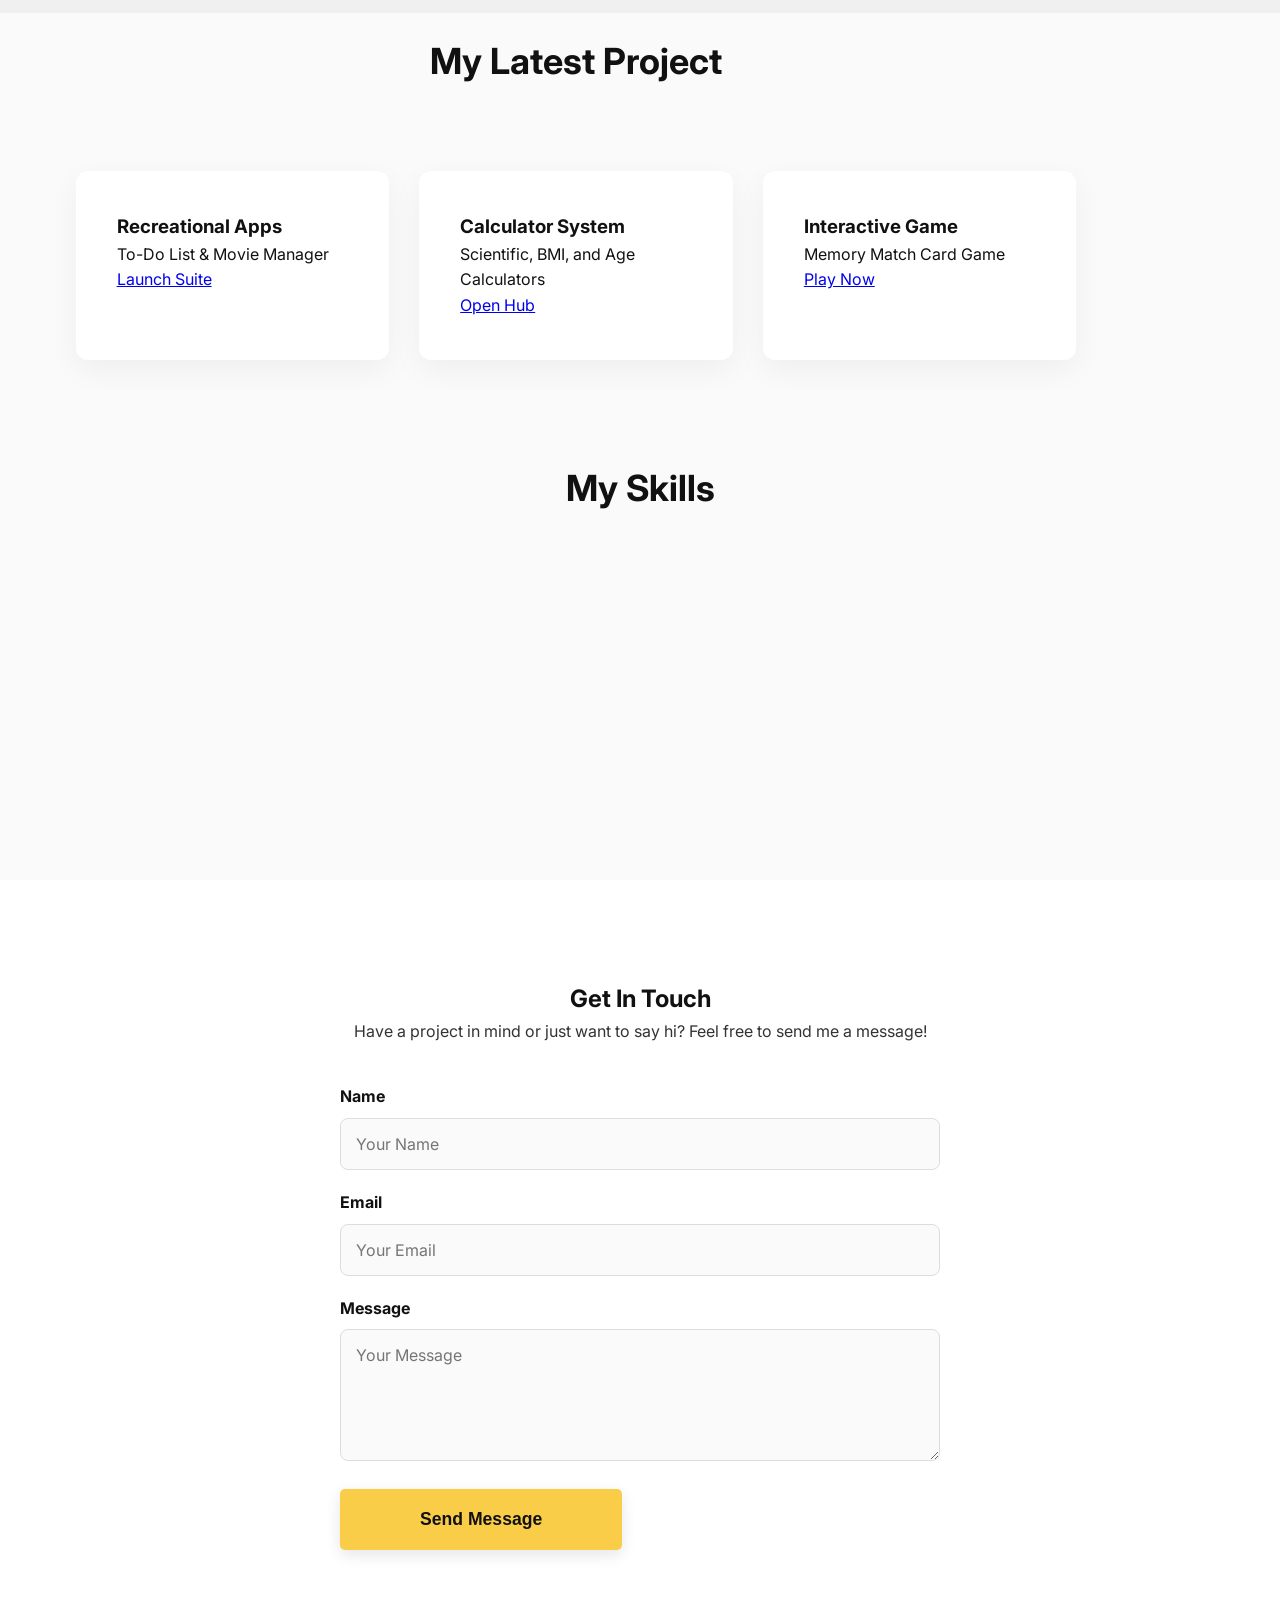
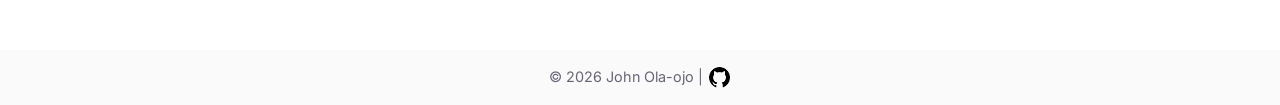
==== commit 5f6e6643: "Refactor: Separated Movie styles into an external CSS file" ====
--- a/index.html
+++ b/index.html
@@ -89,7 +89,7 @@
         <div class="project-card">
           <h3>Recreational Apps</h3>
           <p>To-Do List & Movie Manager</p>
-          <a href="projects/recreational/todo.html" class="btn">Launch App</a>
+          <a href="projects/recreational/hub.html" class="btn">Launch Suite</a>
         </div>
 
         <div class="project-card">
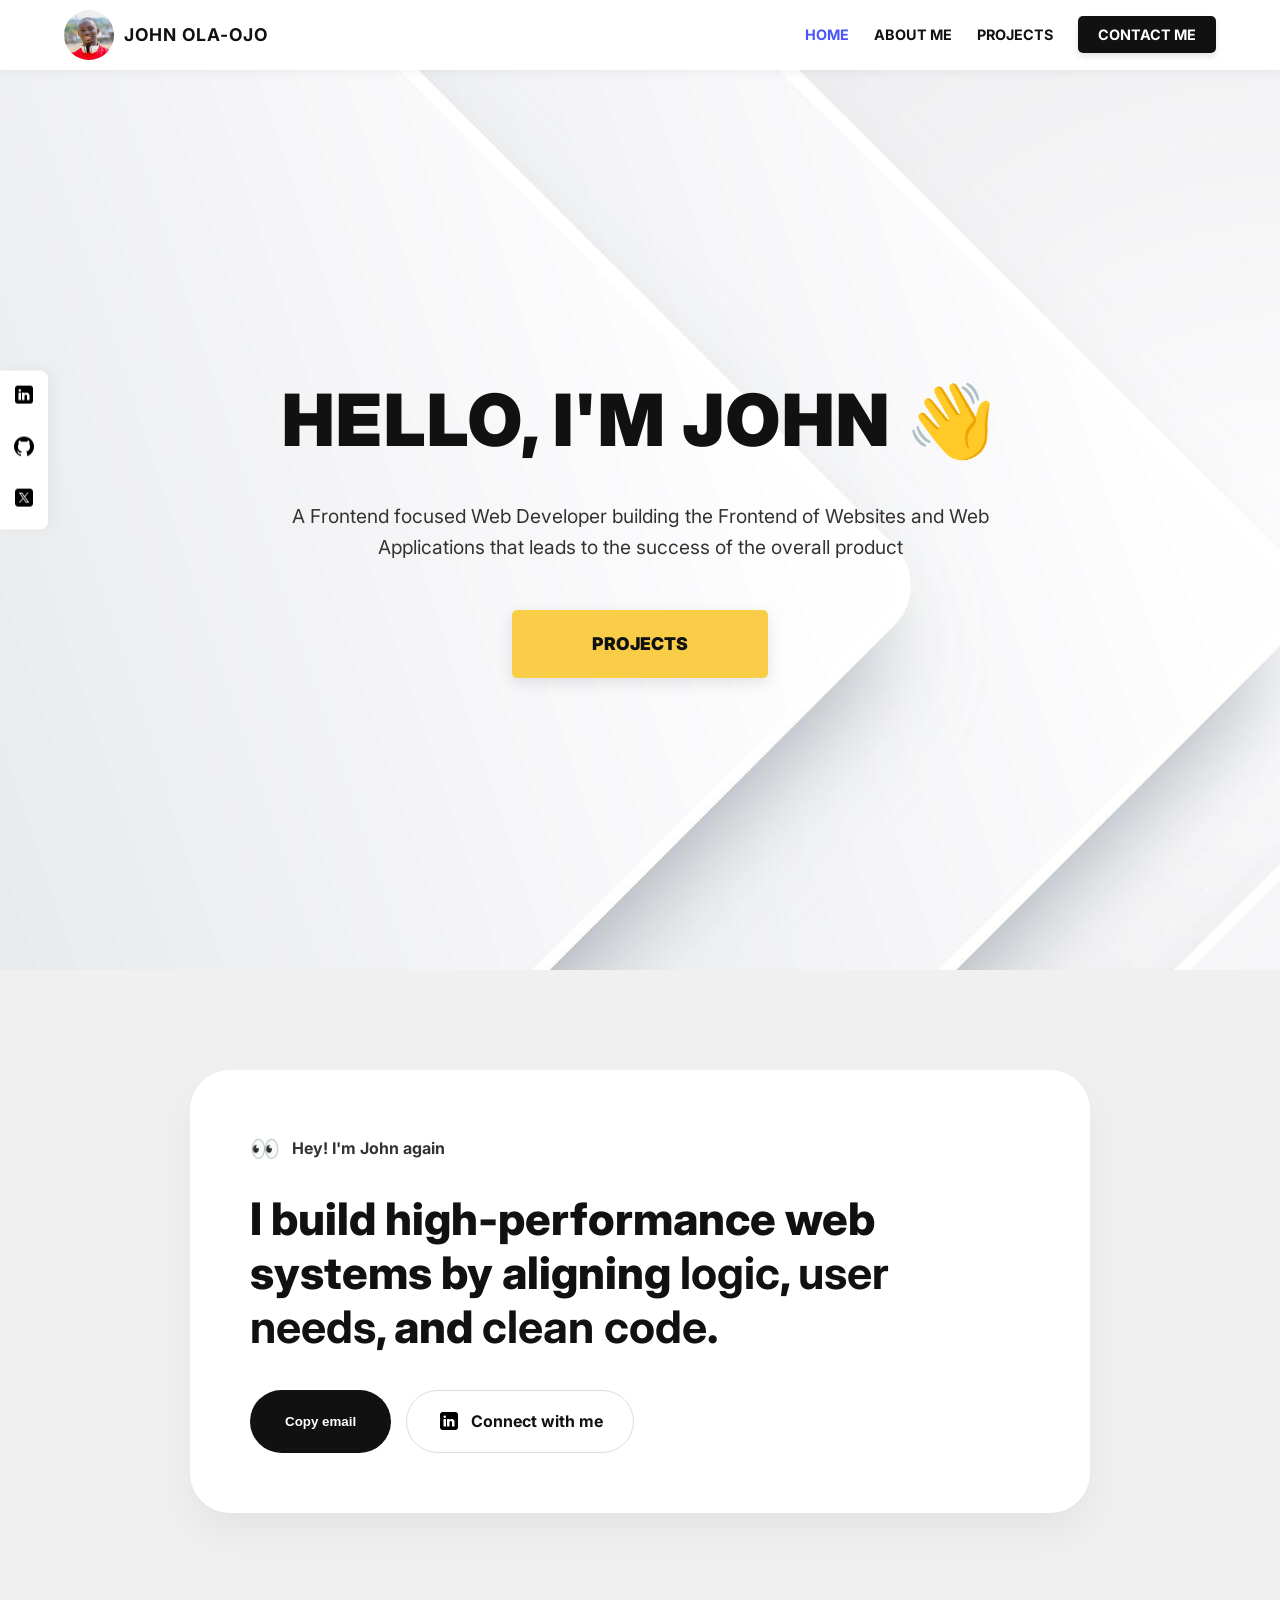
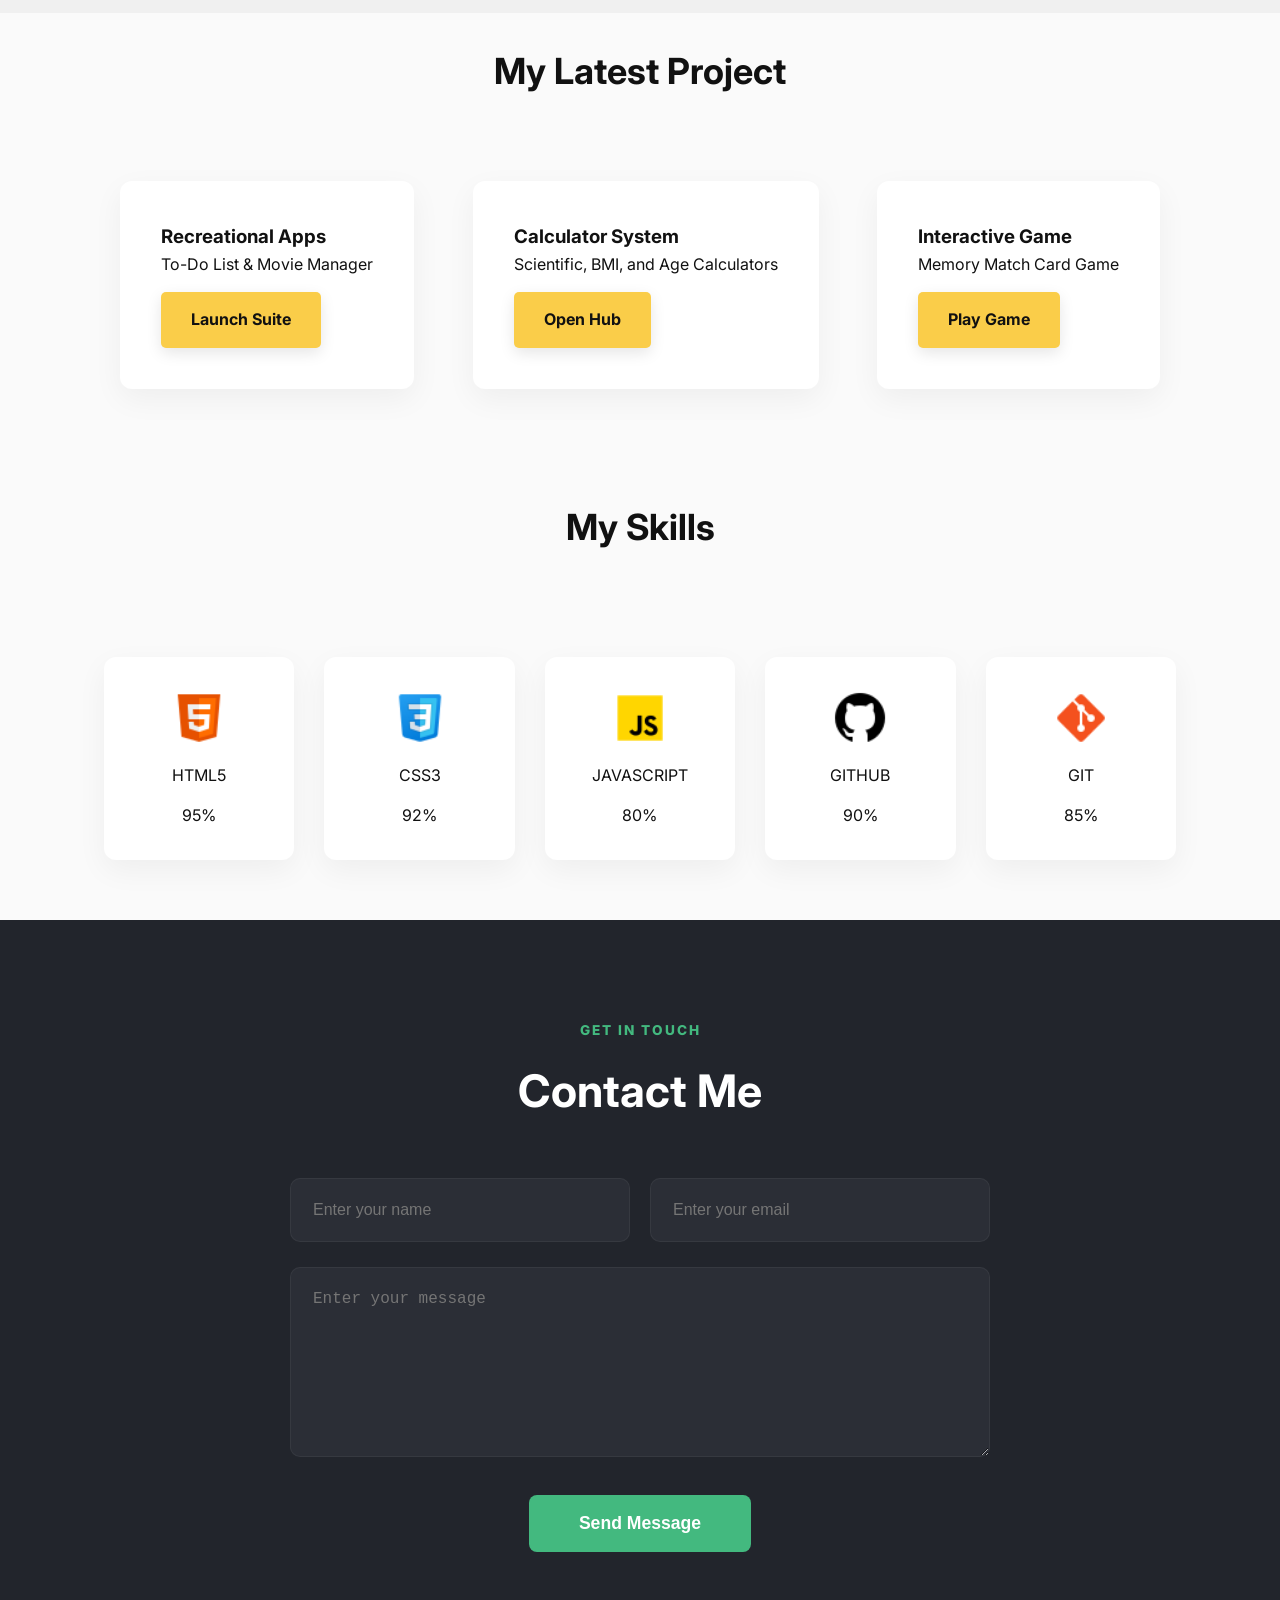
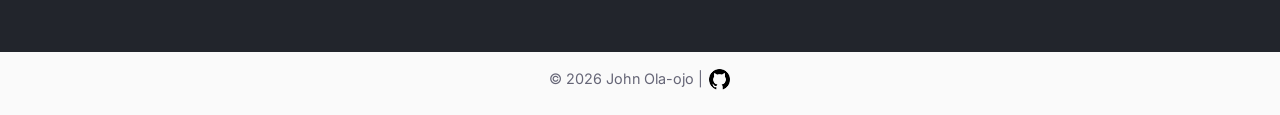
==== commit 2b26e824: "Final technical polish: Fixed pathing, history sync, and hub style updated" ====
--- a/index.html
+++ b/index.html
@@ -1,4 +1,4 @@
-<!DOCTYPE html>
+<!doctype html>
 <html lang="en">
   <head>
     <meta charset="UTF-8" />
@@ -6,27 +6,27 @@
     <link
       rel="apple-touch-icon"
       sizes="180x180"
-      href="../../assets/icons/apple-touch-icon.png"
+      href="assets/icons/apple-touch-icon.png"
     />
     <link
       rel="icon"
       type="image/png"
       sizes="32x32"
-      href="../../assets/icons/favicon-32x32.png"
+      href="assets/icons/favicon-32x32.png"
     />
     <link
       rel="icon"
       type="image/png"
       sizes="16x16"
-      href="../../assets/icons/favicon-16x16.png"
+      href="assets/icons/favicon-16x16.png"
     />
-    <link rel="manifest" href="/site.webmanifest" />
+    <link rel="manifest" href="site.webmanifest" />
     <title>John Ola-ojo Portfolio</title>
     <link rel="stylesheet" href="CSS/main.css" />
   </head>
   <body>
     <div class="social-sidebar">
-      <a href="www.linkedin.com/in/john-olaojo"
+      <a href="https://www.linkedin.com/in/john-olaojo"
         ><img src="assets/icons/linkedin.png" alt="LinkedIn"
       /></a>
       <a href="https://github.com/johnolaojo4"
@@ -101,7 +101,7 @@
         <div class="project-card">
           <h3>Interactive Game</h3>
           <p>Memory Match Card Game</p>
-          <a href="projects/game/game.html" class="btn">Play Now</a>
+          <a href="projects/game/game.html" class="btn">Play Game</a>
         </div>
       </div>
     </section>
@@ -138,43 +138,44 @@
     </section>
 
     <section id="contact" class="contact-section">
-      <h2>Get In Touch</h2>
-      <p class="contact-desc">
-        Have a project in mind or just want to say hi? Feel free to send me a
-        message!
-      </p>
+      <div class="contact-header">
+        <span class="sub-title">Get In Touch</span>
+        <h2>Contact Me</h2>
+      </div>
+
       <form class="contact-form">
-        <div class="form-group">
-          <label for="name">Name</label>
-          <input
-            type="text"
-            id="name"
-            name="name"
-            placeholder="Your Name"
-            required
-          />
+        <div class="input-row">
+          <div class="form-group">
+            <input
+              type="text"
+              id="name"
+              name="name"
+              placeholder="Enter your name"
+              required
+            />
+          </div>
+          <div class="form-group">
+            <input
+              type="email"
+              id="email"
+              name="email"
+              placeholder="Enter your email"
+              required
+            />
+          </div>
         </div>
         <div class="form-group">
-          <label for="email">Email</label>
-          <input
-            type="email"
-            id="email"
-            name="email"
-            placeholder="Your Email"
-            required
-          />
-        </div>
-        <div class="form-group">
-          <label for="message">Message</label>
           <textarea
             id="message"
             name="message"
-            rows="5"
-            placeholder="Your Message"
+            rows="8"
+            placeholder="Enter your message"
             required
           ></textarea>
         </div>
-        <button type="submit" class="btn-main">Send Message</button>
+        <div class="form-submit">
+          <button type="submit" class="btn-send">Send Message</button>
+        </div>
       </form>
     </section>
 
@@ -185,7 +186,7 @@
           href="https://github.com/johnolaojo4/Interactive-Portfolio-Hub.git"
           target="_blank"
           class="github-link"
-          ><img src="/assets/icons/github.png" alt="View on GitHub"
+          ><img src="assets/icons/github.png" alt="View on GitHub"
         /></a>
       </p>
     </footer>
--- a/CSS/main.css
+++ b/CSS/main.css
@@ -139,7 +139,9 @@
   font-size: 1.1rem;
   border-radius: 5px;
   box-shadow: 0 5px 15px rgba(0, 0, 0, 0.1);
-  transition: transform 0.2s, background-color 0.2s;
+  transition:
+    transform 0.2s,
+    background-color 0.2s;
   border: none;
   cursor: pointer;
 }
@@ -147,6 +149,44 @@
 .btn-main:hover {
   transform: translateY(-3px);
   background-color: #f1c40f;
+}
+
+.btn {
+  display: inline-block;
+  padding: 15px 30px;
+  background-color: var(--primary-yellow);
+  color: var(--text-dark);
+  text-decoration: none;
+  font-weight: 700;
+  border-radius: 5px;
+  box-shadow: 0 5px 15px rgba(0, 0, 0, 0.1);
+  transition:
+    transform 0.2s,
+    background-color 0.2s;
+  margin-top: 15px;
+}
+
+.btn:hover {
+  transform: translateY(-3px);
+  background-color: #f1c40f;
+}
+
+.back-link {
+  text-decoration: none;
+  color: var(--primary-blue);
+  font-weight: 700;
+  transition: color 0.3s ease;
+  display: inline-flex;
+  align-items: center;
+  gap: 10px;
+  margin-top: 20px;
+  font-size: 1.1rem;
+  cursor: pointer;
+  text-align: center;
+}
+
+.back-link:hover {
+  color: var(--primary-yellow);
 }
 
 /* --- ABOUT SECTION  --- */
@@ -255,16 +295,18 @@
 
 /* --- PROJECTS --- */
 .project-grid {
-  display: grid;
-  grid-template-columns: repeat(auto-fit, minmax(280px, 1fr));
+  display: flex;
+  flex-wrap: wrap;
+  justify-content: space-evenly;
   gap: 30px;
+  align-items: center;
   padding: 80px 5%;
   width: 100%;
 }
 
 .project-section {
-  width: 90%;
-  padding: 20px;
+  width: 100%;
+  padding: 30px;
 }
 
 .project-section h2 {
@@ -277,7 +319,10 @@
   padding: 40px;
   border-radius: 12px;
   box-shadow: 0 10px 30px rgba(0, 0, 0, 0.05);
-  transition: transform 0.3s ease, border 0.3s ease;
+  align-content: center;
+  transition:
+    transform 0.3s ease,
+    border 0.3s ease;
   border: 1px solid transparent;
 }
 
@@ -308,24 +353,23 @@
   border-radius: 12px;
   box-shadow: 0 10px 30px rgba(0, 0, 0, 0.05);
   text-align: center;
-  transition: opacity 0.5s ease-out, transform 0.5s ease-out,
-    border-color 0.3s ease, box-shadow 0.3s ease;
+  transition:
+    opacity 0.5s ease-out,
+    transform 0.5s ease-out,
+    border-color 0.3s ease,
+    box-shadow 0.3s ease;
   border: 1px solid transparent;
   display: flex;
   flex-direction: column;
   align-items: center;
   gap: 15px;
   height: 100%;
-  opacity: 0;
-  transform: translateY(30px);
-}
-
-.skill-card.visible {
-  opacity: 1;
-  transform: translateY(0);
-}
-
-.skill-card.visible:hover {
+  animation: appear linear both;
+  animation-timeline: view();
+  animation-range: entry 25% cover 50%;
+}
+
+.skill-card:hover {
   transform: translateY(-10px);
   border-color: var(--primary-blue);
   box-shadow: 0 15px 35px rgba(0, 0, 0, 0.1);
@@ -342,52 +386,105 @@
   font-weight: 700;
 }
 
+@keyframes appear {
+  from {
+    opacity: 0;
+    transform: translateY(100px) scale(0.9);
+  }
+  to {
+    opacity: 1;
+    transform: translateY(0) scale(1);
+  }
+}
+
 /* --- CONTACT SECTION --- */
 .contact-section {
-  padding: 100px 5%;
-  background-color: var(--white);
-  text-align: center;
-}
-
-.contact-desc {
-  max-width: 600px;
-  margin: 0 auto 40px;
-  color: var(--text-gray);
+  background-color: #22252c;
+  padding: 100px 20px;
+  color: white;
+  width: 100%;
+  text-align: center;
+}
+
+.contact-header .sub-title {
+  color: #43b97f;
+  text-transform: uppercase;
+  font-size: 0.85rem;
+  font-weight: 800;
+  letter-spacing: 2px;
+  display: block;
+}
+
+.contact-header h2 {
+  font-size: 2.8rem;
+  margin: 15px 0 50px;
+  font-weight: 700;
 }
 
 .contact-form {
-  max-width: 600px;
+  max-width: 700px;
   margin: 0 auto;
-  text-align: left;
+  width: 100%;
+}
+
+/* Side-by-side layout logic */
+.input-row {
+  display: flex;
+  gap: 20px;
+  margin-bottom: 25px;
+  width: 100%;
 }
 
 .form-group {
-  margin-bottom: 20px;
-}
-
-.form-group label {
-  display: block;
-  margin-bottom: 8px;
-  font-weight: 700;
-  color: var(--text-dark);
-}
-
-.form-group input,
-.form-group textarea {
+  flex: 1;
+}
+
+/* Muted input styling */
+.contact-form input,
+.contact-form textarea {
   width: 100%;
-  padding: 15px;
-  border: 1px solid #ddd;
+  background-color: #2b2e36;
+  border: 1px solid rgba(255, 255, 255, 0.05);
+  border-radius: 10px;
+  padding: 22px;
+  color: white;
+  font-size: 1rem;
+  outline: none;
+  transition: border-color 0.3s ease;
+}
+
+.contact-form input:focus,
+.contact-form textarea:focus {
+  border-color: #43b97f;
+}
+
+/* Centered Teal Button */
+.btn-send {
+  background-color: #43b97f;
+  color: white;
+  border: none;
   border-radius: 8px;
-  font-family: "Inter", sans-serif;
-  font-size: 1rem;
-  background-color: var(--bg-light);
-  transition: border-color 0.3s;
-}
-
-.form-group input:focus,
-.form-group textarea:focus {
-  outline: none;
-  border-color: var(--primary-blue);
+  padding: 18px 50px;
+  font-size: 1.1rem;
+  font-weight: 700;
+  cursor: pointer;
+  transition:
+    transform 0.2s,
+    background 0.3s;
+  margin-top: 30px;
+}
+
+.btn-send:hover {
+  background-color: #38a370;
+  transform: translateY(-2px);
+}
+
+/* Mobile Responsiveness */
+@media (max-width: 768px) {
+  .input-row {
+    flex-direction: column;
+    gap: 15px;
+  }
 }
 
 /* --- BACK TO TOP BUTTON --- */
@@ -406,7 +503,10 @@
   box-shadow: 0 4px 10px rgba(0, 0, 0, 0.2);
   opacity: 0;
   visibility: hidden;
-  transition: opacity 0.3s, visibility 0.3s, transform 0.3s;
+  transition:
+    opacity 0.3s,
+    visibility 0.3s,
+    transform 0.3s;
   z-index: 999;
 }
 
@@ -444,6 +544,64 @@
 
 .github-link img:hover {
   transform: scale(1.2);
+}
+
+/* --- RECREATIONAL HUB --- */
+.hub-page {
+  background-color: #f5f5f5;
+  min-height: 100vh;
+}
+
+.hub-header {
+  text-align: center;
+  padding: 30px 0;
+}
+
+.hub-title {
+  font-size: 3rem;
+  margin-top: 20px;
+  font-weight: 900;
+  letter-spacing: 2px;
+}
+
+.hub-main-container {
+  max-width: 900px;
+  margin: 0 auto;
+  padding-bottom: 80px;
+}
+
+.hub-back-link {
+  background-color: var(--white);
+  padding: 12px 30px;
+  border-radius: 50px;
+  box-shadow: 0 4px 12px rgba(0, 0, 0, 0.1);
+  color: var(--text-dark);
+  transition:
+    transform 0.2s ease,
+    box-shadow 0.2s ease;
+}
+
+.hub-back-link:hover {
+  transform: translateY(-3px);
+  box-shadow: 0 8px 20px rgba(0, 0, 0, 0.15);
+  color: var(--primary-blue);
+}
+
+.hub-launch-btn {
+  margin-top: 20px;
+  padding: 15px 40px;
+}
+
+.hub-main-container .project-card {
+  transition:
+    transform 0.4s cubic-bezier(0.175, 0.885, 0.32, 1.275),
+    box-shadow 0.3s ease;
+}
+
+.hub-main-container .project-card:hover {
+  transform: translateY(-15px) scale(1.03);
+  box-shadow: 0 30px 60px rgba(73, 85, 250, 0.15);
+  border-color: var(--primary-blue);
 }
 
 /* --- RESPONSIVENESS --- */
